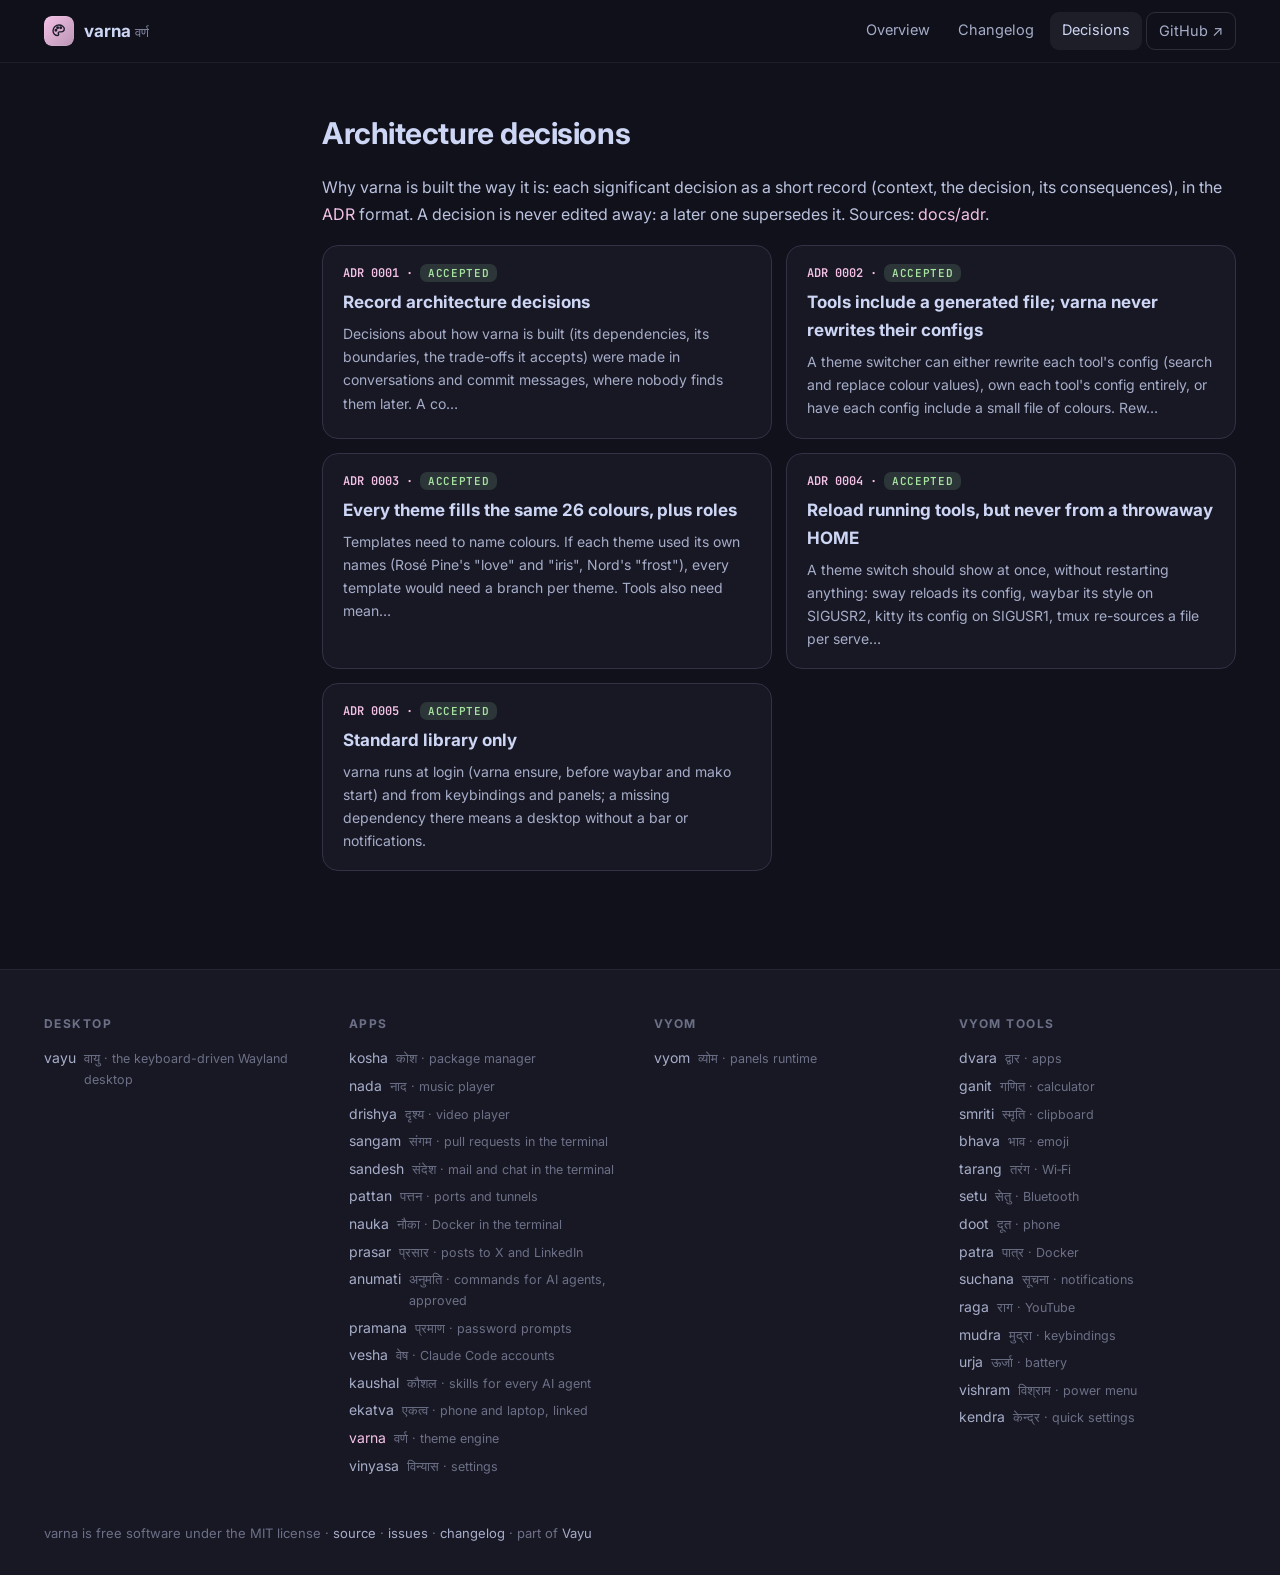
==== docs/adr/index.html @ ae4523e7 "Site: add prasar and kaushal to the family Co-Authored-By: Claude Opus 5.5 <noreply@anthropic.com>" ====
<!doctype html>
<html lang="en">
<head>
<meta charset="utf-8">
<meta name="viewport" content="width=device-width, initial-scale=1">
<title>Decisions · varna</title>
<meta name="description" content="One theme for every tool: sway, waybar, tmux, kitty, Neovim, notifications and more, live.">
<meta property="og:title" content="Decisions · varna">
<meta property="og:description" content="One theme for every tool: sway, waybar, tmux, kitty, Neovim, notifications and more, live.">
<meta name="theme-color" content="#11111b">
<link rel="icon" href="../assets/logo.svg" type="image/svg+xml">
<link rel="preconnect" href="https://fonts.googleapis.com">
<link href="https://fonts.googleapis.com/css2?family=Inter:wght@400;500;600;700;800&family=JetBrains+Mono:wght@400;600&display=swap" rel="stylesheet">
<link rel="stylesheet" href="../assets/site.css">
<style>:root{--accent:#f5c2e7;--glow:#f5c2e733}</style>
</head>
<body>
<header class="top"><div class="in">
<a class="brand" href="../index.html"><img src="../assets/logo.svg" alt=""><span>varna <small>वर्ण</small></span></a>
<nav><a href="../index.html" class="">Overview</a><a href="../changelog.html" class="">Changelog</a><a href="../adr/index.html" class="on hide">Decisions</a><a class="gh" href="https://github.com/Theyashsawarkar/varna">GitHub ↗</a></nav></div></header>

<div class="wrap"><aside class="toc"></aside><article>
<h2>Architecture decisions</h2><p>Why varna is built the way it is: each significant decision as a short record (context, the decision, its consequences), in the <a href="https://cognitect.com/blog/2011/11/15/documenting-architecture-decisions">ADR</a> format. A decision is never edited away: a later one supersedes it. Sources: <a href="https://github.com/Theyashsawarkar/varna/tree/main/docs/adr">docs/adr</a>.</p><div class="cards"><a class="card" href="0001-record-architecture-decisions.html"><div class="n">ADR 0001 · <span class="status accepted">Accepted</span></div><h3>Record architecture decisions</h3><p>Decisions about how varna is built (its dependencies, its boundaries, the trade-offs it accepts) were made in conversations and commit messages, where nobody finds them later. A co…</p></a><a class="card" href="0002-include-dont-rewrite.html"><div class="n">ADR 0002 · <span class="status accepted">Accepted</span></div><h3>Tools include a generated file; varna never rewrites their configs</h3><p>A theme switcher can either rewrite each tool&#x27;s config (search and replace colour values), own each tool&#x27;s config entirely, or have each config include a small file of colours. Rew…</p></a><a class="card" href="0003-one-palette-shape.html"><div class="n">ADR 0003 · <span class="status accepted">Accepted</span></div><h3>Every theme fills the same 26 colours, plus roles</h3><p>Templates need to name colours. If each theme used its own names (Rosé Pine&#x27;s &quot;love&quot; and &quot;iris&quot;, Nord&#x27;s &quot;frost&quot;), every template would need a branch per theme. Tools also need mean…</p></a><a class="card" href="0004-live-reload-never-from-a-test.html"><div class="n">ADR 0004 · <span class="status accepted">Accepted</span></div><h3>Reload running tools, but never from a throwaway HOME</h3><p>A theme switch should show at once, without restarting anything: sway reloads its config, waybar its style on SIGUSR2, kitty its config on SIGUSR1, tmux re-sources a file per serve…</p></a><a class="card" href="0005-stdlib-only.html"><div class="n">ADR 0005 · <span class="status accepted">Accepted</span></div><h3>Standard library only</h3><p>varna runs at login (varna ensure, before waybar and mako start) and from keybindings and panels; a missing dependency there means a desktop without a bar or notifications.</p></a></div>
</article></div>
<footer><div class="in"><div><h4>Desktop</h4><a href="https://theyashsawarkar.github.io/vayu/" class="">vayu <span>वायु · the keyboard-driven Wayland desktop</span></a></div><div><h4>Apps</h4><a href="https://theyashsawarkar.github.io/kosha/" class="">kosha <span>कोश · package manager</span></a><a href="https://theyashsawarkar.github.io/nada/" class="">nada <span>नाद · music player</span></a><a href="https://theyashsawarkar.github.io/drishya/" class="">drishya <span>दृश्य · video player</span></a><a href="https://theyashsawarkar.github.io/sangam/" class="">sangam <span>संगम · pull requests in the terminal</span></a><a href="https://theyashsawarkar.github.io/sandesh/" class="">sandesh <span>संदेश · mail and chat in the terminal</span></a><a href="https://theyashsawarkar.github.io/pattan/" class="">pattan <span>पत्तन · ports and tunnels</span></a><a href="https://theyashsawarkar.github.io/nauka/" class="">nauka <span>नौका · Docker in the terminal</span></a><a href="https://theyashsawarkar.github.io/prasar/" class="">prasar <span>प्रसार · posts to X and LinkedIn</span></a><a href="https://theyashsawarkar.github.io/anumati/" class="">anumati <span>अनुमति · commands for AI agents, approved</span></a><a href="https://theyashsawarkar.github.io/pramana/" class="">pramana <span>प्रमाण · password prompts</span></a><a href="https://theyashsawarkar.github.io/vesha/" class="">vesha <span>वेष · Claude Code accounts</span></a><a href="https://theyashsawarkar.github.io/kaushal/" class="">kaushal <span>कौशल · skills for every AI agent</span></a><a href="https://theyashsawarkar.github.io/ekatva/" class="">ekatva <span>एकत्व · phone and laptop, linked</span></a><a href="https://theyashsawarkar.github.io/varna/" class="me">varna <span>वर्ण · theme engine</span></a><a href="https://theyashsawarkar.github.io/vinyasa/" class="">vinyasa <span>विन्यास · settings</span></a></div><div><h4>Vyom</h4><a href="https://theyashsawarkar.github.io/vyom/" class="">vyom <span>व्योम · panels runtime</span></a></div><div><h4>Vyom tools</h4><a href="https://theyashsawarkar.github.io/dvara/" class="">dvara <span>द्वार · apps</span></a><a href="https://theyashsawarkar.github.io/ganit/" class="">ganit <span>गणित · calculator</span></a><a href="https://theyashsawarkar.github.io/smriti/" class="">smriti <span>स्मृति · clipboard</span></a><a href="https://theyashsawarkar.github.io/bhava/" class="">bhava <span>भाव · emoji</span></a><a href="https://theyashsawarkar.github.io/tarang/" class="">tarang <span>तरंग · Wi‑Fi</span></a><a href="https://theyashsawarkar.github.io/setu/" class="">setu <span>सेतु · Bluetooth</span></a><a href="https://theyashsawarkar.github.io/doot/" class="">doot <span>दूत · phone</span></a><a href="https://theyashsawarkar.github.io/patra/" class="">patra <span>पात्र · Docker</span></a><a href="https://theyashsawarkar.github.io/suchana/" class="">suchana <span>सूचना · notifications</span></a><a href="https://theyashsawarkar.github.io/raga/" class="">raga <span>राग · YouTube</span></a><a href="https://theyashsawarkar.github.io/mudra/" class="">mudra <span>मुद्रा · keybindings</span></a><a href="https://theyashsawarkar.github.io/urja/" class="">urja <span>ऊर्जा · battery</span></a><a href="https://theyashsawarkar.github.io/vishram/" class="">vishram <span>विश्राम · power menu</span></a><a href="https://theyashsawarkar.github.io/kendra/" class="">kendra <span>केन्द्र · quick settings</span></a></div></div>
<div class="bottom">varna is free software under the MIT license · <a href="https://github.com/Theyashsawarkar/varna">source</a> · <a href="https://github.com/Theyashsawarkar/varna/issues">issues</a> · <a href="../changelog.html">changelog</a> · part of <a href="https://theyashsawarkar.github.io/vayu/">Vayu</a></div></footer>
<script>
document.querySelectorAll('pre.code').forEach(p=>{const b=document.createElement('button');b.className='copy';b.textContent='Copy';
b.onclick=()=>{navigator.clipboard.writeText(p.innerText.replace(/^Copy/,'')).then(()=>{b.textContent='Copied';setTimeout(()=>b.textContent='Copy',1200)})};p.appendChild(b)});
const links=[...document.querySelectorAll('.toc a')];if(links.length){const hs=links.map(a=>document.getElementById(a.hash.slice(1))).filter(Boolean);
const on=()=>{let cur=hs[0];for(const h of hs){if(h.getBoundingClientRect().top<120)cur=h}links.forEach(a=>a.classList.toggle('on',cur&&a.hash==='#'+cur.id))};
addEventListener('scroll',on,{passive:true});on()}
</script>
</body>
</html>
---- docs/assets/site.css ----
:root{--crust:#11111b;--mantle:#181825;--base:#1e1e2e;--s0:#313244;--s1:#45475a;--ov0:#6c7086;--ov1:#7f849c;
--sub0:#a6adc8;--sub1:#bac2de;--text:#cdd6f4;--mauve:#cba6f7;--green:#a6e3a1;--peach:#fab387;--red:#f38ba8;--blue:#89b4fa;
--ui:"Inter","Segoe UI",system-ui,sans-serif;--mono:"JetBrains Mono","JetBrainsMono Nerd Font",ui-monospace,monospace}
*{box-sizing:border-box}html{scroll-behavior:smooth;scroll-padding-top:76px}
body{margin:0;background:var(--crust);color:var(--text);font:16px/1.65 var(--ui);-webkit-font-smoothing:antialiased}
a{color:var(--accent);text-decoration:none}a:hover{text-decoration:underline}
code{font:.86em var(--mono);background:rgba(255,255,255,.06);border:1px solid rgba(255,255,255,.07);padding:.12em .4em;border-radius:6px;color:var(--sub1)}
img{max-width:100%;height:auto}
/* nav */
.top{position:sticky;top:0;z-index:20;backdrop-filter:blur(18px) saturate(1.4);-webkit-backdrop-filter:blur(18px) saturate(1.4);
background:rgba(17,17,27,.72);border-bottom:1px solid rgba(255,255,255,.06)}
.top .in{max-width:1240px;margin:0 auto;padding:12px 24px;display:flex;align-items:center;gap:22px}
.brand{display:flex;align-items:center;gap:10px;font-weight:700;font-size:17px;color:var(--text)}
.brand img{width:30px;height:30px;border-radius:8px}.brand small{font-weight:500;color:var(--ov1);font-size:13px}
.top nav{display:flex;gap:4px;margin-left:auto;flex-wrap:wrap}
.top nav a{color:var(--sub0);padding:6px 12px;border-radius:9px;font-size:14.5px}
.top nav a:hover,.top nav a.on{background:rgba(255,255,255,.06);color:var(--text);text-decoration:none}
.top nav a.gh{border:1px solid rgba(255,255,255,.12)}
/* hero */
.hero{position:relative;overflow:hidden;border-bottom:1px solid rgba(255,255,255,.05)}
.hero:before{content:"";position:absolute;inset:-40% -10% auto;height:640px;
background:radial-gradient(600px 300px at 20% 30%,var(--glow),transparent 70%),radial-gradient(500px 300px at 85% 10%,rgba(137,180,250,.18),transparent 70%);pointer-events:none}
.hero .in{position:relative;max-width:1240px;margin:0 auto;padding:72px 24px 56px;display:grid;grid-template-columns:minmax(0,1fr) auto;gap:40px;align-items:center}
.eyebrow{font:600 13px var(--mono);letter-spacing:.14em;text-transform:uppercase;color:var(--accent)}
.hero h1{font-size:clamp(40px,6vw,64px);line-height:1.04;margin:12px 0 6px;letter-spacing:-.03em}
.hero .sa{font-size:22px;color:var(--accent);margin-bottom:18px}.hero .sa span{color:var(--ov1)}
.hero p.lead{font-size:19px;color:var(--sub0);max-width:720px;margin:0 0 26px}
.cta{display:flex;gap:10px;flex-wrap:wrap}
.btn{display:inline-flex;align-items:center;gap:8px;padding:11px 18px;border-radius:12px;font-weight:600;font-size:15px;border:1px solid rgba(255,255,255,.12);color:var(--text);background:rgba(255,255,255,.04)}
.btn:hover{text-decoration:none;background:rgba(255,255,255,.08)}
.btn.primary{background:var(--accent);color:var(--crust);border-color:transparent}.btn.primary:hover{filter:brightness(1.06)}
.hero .logo{width:180px;height:180px;filter:drop-shadow(0 24px 48px var(--glow))}
.meta{display:flex;gap:18px;flex-wrap:wrap;margin-top:22px;color:var(--ov1);font-size:14px}.meta b{color:var(--sub1);font-weight:600}
/* layout */
.wrap{max-width:1240px;margin:0 auto;padding:40px 24px 80px;display:grid;grid-template-columns:230px minmax(0,1fr);gap:48px}
.toc{position:sticky;top:84px;align-self:start;max-height:calc(100vh - 100px);overflow:auto;font-size:14px;padding-right:6px}
.toc b{display:block;font-size:11.5px;letter-spacing:.12em;text-transform:uppercase;color:var(--ov0);margin:0 0 10px}
.toc a{display:block;color:var(--sub0);padding:4px 10px;border-left:2px solid var(--s0)}
.toc a.l3{padding-left:22px;font-size:13px;color:var(--ov1)}
.toc a:hover,.toc a.on{color:var(--text);border-left-color:var(--accent);text-decoration:none}
article{min-width:0}
article h2{font-size:30px;letter-spacing:-.015em;margin:56px 0 14px;padding-top:6px}
article h2:first-child{margin-top:0}
article h3{font-size:20px;margin:34px 0 10px}article h4{font-size:16px;margin:24px 0 8px;color:var(--sub1)}
article p,article li{color:var(--sub1)}
article .anchor{opacity:0;margin-left:-22px;width:22px;display:inline-block;color:var(--ov0)}
article h2:hover .anchor,article h3:hover .anchor{opacity:1;text-decoration:none}
article ul,article ol{padding-left:22px}article li{margin:5px 0}
article img{border-radius:14px;border:1px solid rgba(255,255,255,.07)}
article p[align=center]{text-align:center}article p[align=center] img{margin:6px 0}
article blockquote{margin:22px 0;padding:14px 20px;border-left:3px solid var(--accent);background:rgba(255,255,255,.03);border-radius:0 12px 12px 0}
article blockquote p{margin:0;color:var(--sub0);font-style:italic}
pre.code{position:relative;background:var(--mantle);border:1px solid var(--s0);border-radius:14px;padding:16px 18px;overflow:auto;font:13.5px/1.6 var(--mono);color:var(--sub1)}
pre.code code{background:none;border:0;padding:0;font-size:inherit;color:inherit}
pre.code .copy{position:absolute;top:8px;right:8px;font:600 11px var(--ui);padding:4px 9px;border-radius:7px;border:1px solid var(--s1);background:var(--base);color:var(--sub0);cursor:pointer;opacity:0;transition:.15s}
pre.code:hover .copy{opacity:1}
.table{overflow:auto;margin:16px 0;border:1px solid var(--s0);border-radius:14px}
table{border-collapse:collapse;width:100%;font-size:14.5px}
th{text-align:left;background:var(--mantle);color:var(--sub1);font-weight:600;padding:10px 14px;border-bottom:1px solid var(--s0)}
td{padding:9px 14px;border-bottom:1px solid rgba(49,50,68,.6);color:var(--sub1);vertical-align:top}tr:last-child td{border-bottom:0}
td code{white-space:nowrap}
/* changelog */
.release{position:relative;padding:0 0 8px 28px;border-left:2px solid var(--s0);margin-left:6px}
.release:before{content:"";position:absolute;left:-7px;top:10px;width:12px;height:12px;border-radius:50%;background:var(--accent);box-shadow:0 0 0 4px var(--crust)}
.release h2{margin-top:0;font-size:24px}.release h2 .date{font:500 14px var(--mono);color:var(--ov1);margin-left:10px}
.release .tag{font:600 12px var(--mono);padding:2px 8px;border-radius:7px;background:rgba(255,255,255,.06);color:var(--accent);margin-left:8px;vertical-align:3px}
/* adr */
.cards{display:grid;grid-template-columns:repeat(auto-fill,minmax(300px,1fr));gap:14px;margin:18px 0}
.card{display:block;background:var(--mantle);border:1px solid var(--s0);border-radius:16px;padding:18px 20px;color:var(--text)}
.card:hover{border-color:var(--accent);text-decoration:none;transform:translateY(-1px)}
.card .n{font:600 12px var(--mono);color:var(--accent)}.card h3{margin:6px 0 6px;font-size:17px}.card p{margin:0;color:var(--sub0);font-size:14px}
.status{display:inline-block;font:600 11px var(--mono);padding:2px 8px;border-radius:7px;background:rgba(166,227,161,.14);color:var(--green);text-transform:uppercase;letter-spacing:.06em}
.status.superseded,.status.deprecated{background:rgba(250,179,135,.14);color:var(--peach)}.status.proposed{background:rgba(137,180,250,.14);color:var(--blue)}
/* footer */
footer{border-top:1px solid rgba(255,255,255,.06);background:var(--mantle)}
footer .in{max-width:1240px;margin:0 auto;padding:44px 24px;display:grid;grid-template-columns:repeat(auto-fit,minmax(200px,1fr));gap:28px}
footer h4{margin:0 0 10px;font-size:12px;letter-spacing:.12em;text-transform:uppercase;color:var(--ov0)}
footer a{display:flex;gap:8px;align-items:baseline;color:var(--sub0);font-size:14px;padding:2px 0}footer a span{color:var(--ov0);font-size:12.5px}
footer a.me{color:var(--accent)}
footer .bottom{max-width:1240px;margin:0 auto;padding:0 24px 30px;color:var(--ov0);font-size:13px}
footer .bottom a{display:inline;padding:0;font-size:13px}
@media(max-width:900px){.wrap{grid-template-columns:1fr}.toc{display:none}.hero .in{grid-template-columns:1fr}.hero .logo{width:110px;height:110px;order:-1}
.top nav a:not(.gh){padding:6px 8px}}
@media(max-width:560px){.top nav a.hide{display:none}.hero .in{padding:44px 16px 36px}.wrap{padding:28px 16px 60px}}
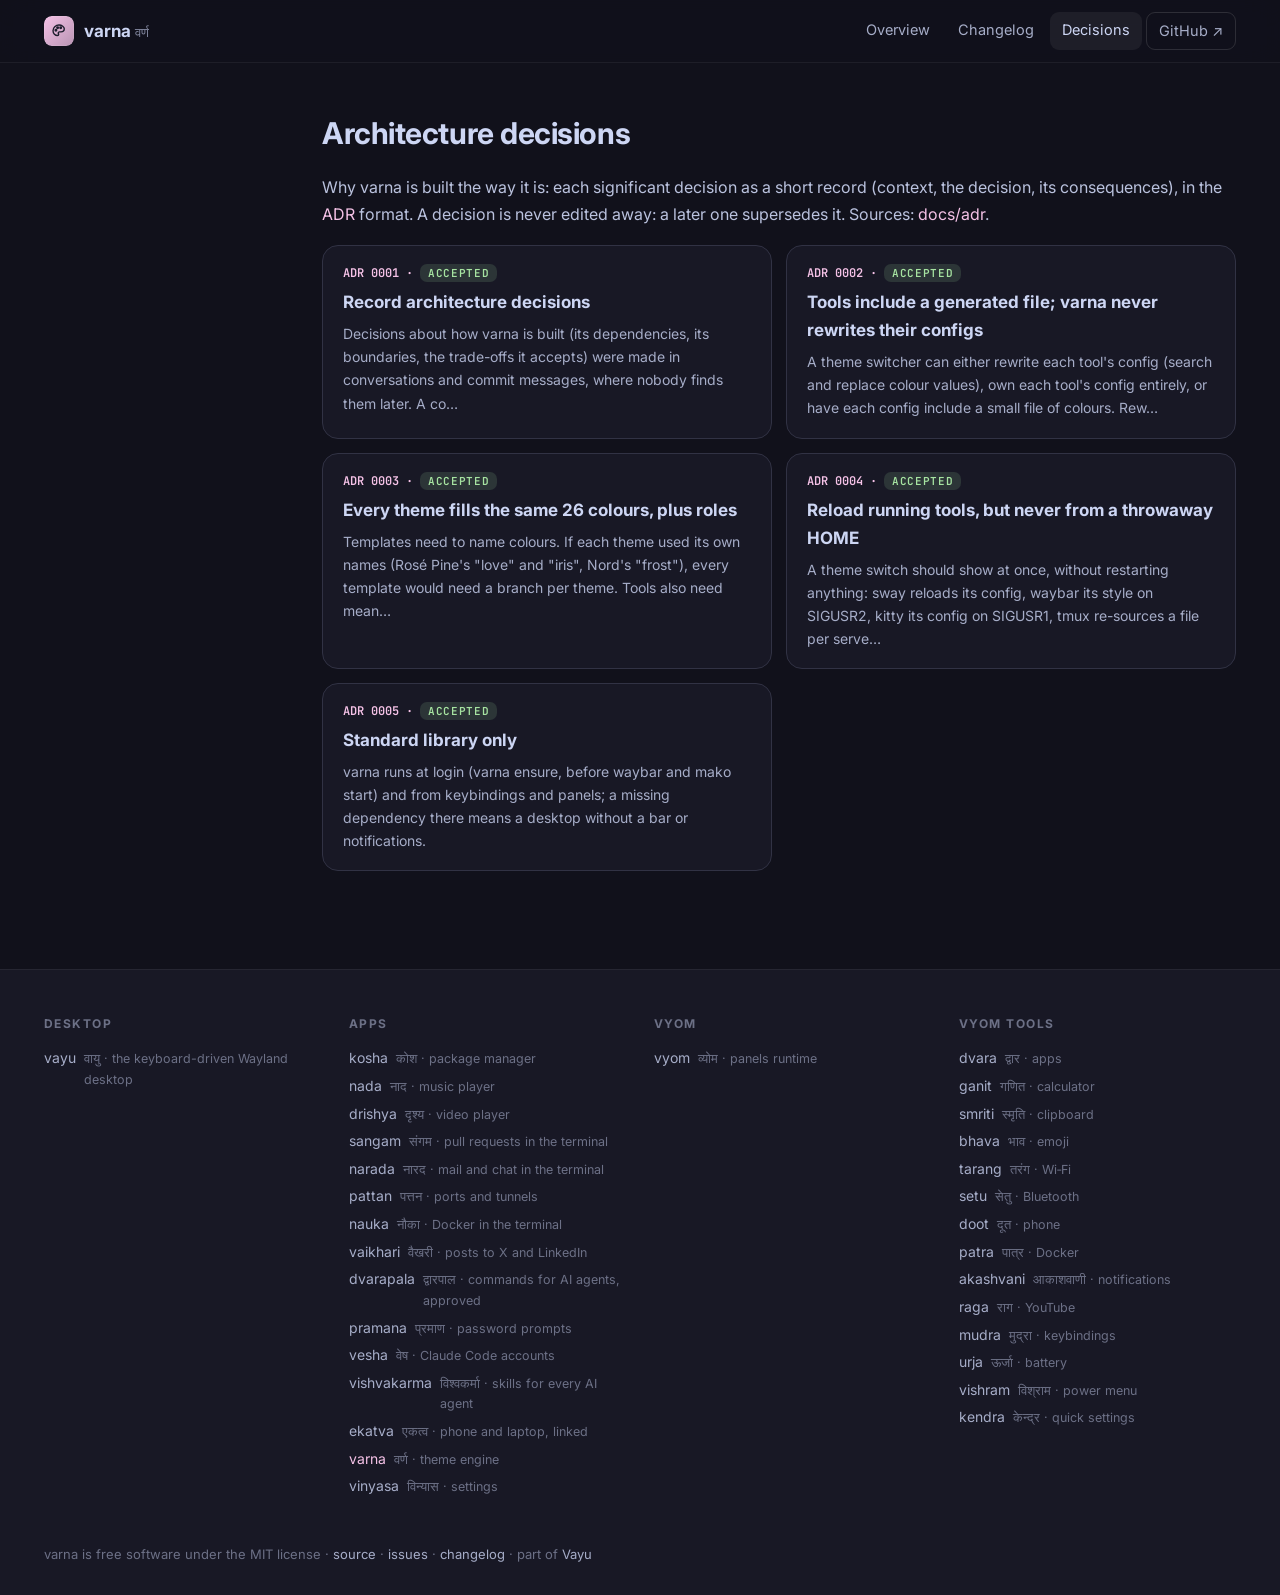
==== commit 308ac91b: "New names for five tools: akashvani, vishvakarma, dvarapala, narada, vaikhari suchana is akashvani, " ====
--- a/docs/adr/index.html
+++ b/docs/adr/index.html
@@ -22,7 +22,7 @@
 <div class="wrap"><aside class="toc"></aside><article>
 <h2>Architecture decisions</h2><p>Why varna is built the way it is: each significant decision as a short record (context, the decision, its consequences), in the <a href="https://cognitect.com/blog/2011/11/15/documenting-architecture-decisions">ADR</a> format. A decision is never edited away: a later one supersedes it. Sources: <a href="https://github.com/Theyashsawarkar/varna/tree/main/docs/adr">docs/adr</a>.</p><div class="cards"><a class="card" href="0001-record-architecture-decisions.html"><div class="n">ADR 0001 · <span class="status accepted">Accepted</span></div><h3>Record architecture decisions</h3><p>Decisions about how varna is built (its dependencies, its boundaries, the trade-offs it accepts) were made in conversations and commit messages, where nobody finds them later. A co…</p></a><a class="card" href="0002-include-dont-rewrite.html"><div class="n">ADR 0002 · <span class="status accepted">Accepted</span></div><h3>Tools include a generated file; varna never rewrites their configs</h3><p>A theme switcher can either rewrite each tool&#x27;s config (search and replace colour values), own each tool&#x27;s config entirely, or have each config include a small file of colours. Rew…</p></a><a class="card" href="0003-one-palette-shape.html"><div class="n">ADR 0003 · <span class="status accepted">Accepted</span></div><h3>Every theme fills the same 26 colours, plus roles</h3><p>Templates need to name colours. If each theme used its own names (Rosé Pine&#x27;s &quot;love&quot; and &quot;iris&quot;, Nord&#x27;s &quot;frost&quot;), every template would need a branch per theme. Tools also need mean…</p></a><a class="card" href="0004-live-reload-never-from-a-test.html"><div class="n">ADR 0004 · <span class="status accepted">Accepted</span></div><h3>Reload running tools, but never from a throwaway HOME</h3><p>A theme switch should show at once, without restarting anything: sway reloads its config, waybar its style on SIGUSR2, kitty its config on SIGUSR1, tmux re-sources a file per serve…</p></a><a class="card" href="0005-stdlib-only.html"><div class="n">ADR 0005 · <span class="status accepted">Accepted</span></div><h3>Standard library only</h3><p>varna runs at login (varna ensure, before waybar and mako start) and from keybindings and panels; a missing dependency there means a desktop without a bar or notifications.</p></a></div>
 </article></div>
-<footer><div class="in"><div><h4>Desktop</h4><a href="https://theyashsawarkar.github.io/vayu/" class="">vayu <span>वायु · the keyboard-driven Wayland desktop</span></a></div><div><h4>Apps</h4><a href="https://theyashsawarkar.github.io/kosha/" class="">kosha <span>कोश · package manager</span></a><a href="https://theyashsawarkar.github.io/nada/" class="">nada <span>नाद · music player</span></a><a href="https://theyashsawarkar.github.io/drishya/" class="">drishya <span>दृश्य · video player</span></a><a href="https://theyashsawarkar.github.io/sangam/" class="">sangam <span>संगम · pull requests in the terminal</span></a><a href="https://theyashsawarkar.github.io/sandesh/" class="">sandesh <span>संदेश · mail and chat in the terminal</span></a><a href="https://theyashsawarkar.github.io/pattan/" class="">pattan <span>पत्तन · ports and tunnels</span></a><a href="https://theyashsawarkar.github.io/nauka/" class="">nauka <span>नौका · Docker in the terminal</span></a><a href="https://theyashsawarkar.github.io/prasar/" class="">prasar <span>प्रसार · posts to X and LinkedIn</span></a><a href="https://theyashsawarkar.github.io/anumati/" class="">anumati <span>अनुमति · commands for AI agents, approved</span></a><a href="https://theyashsawarkar.github.io/pramana/" class="">pramana <span>प्रमाण · password prompts</span></a><a href="https://theyashsawarkar.github.io/vesha/" class="">vesha <span>वेष · Claude Code accounts</span></a><a href="https://theyashsawarkar.github.io/kaushal/" class="">kaushal <span>कौशल · skills for every AI agent</span></a><a href="https://theyashsawarkar.github.io/ekatva/" class="">ekatva <span>एकत्व · phone and laptop, linked</span></a><a href="https://theyashsawarkar.github.io/varna/" class="me">varna <span>वर्ण · theme engine</span></a><a href="https://theyashsawarkar.github.io/vinyasa/" class="">vinyasa <span>विन्यास · settings</span></a></div><div><h4>Vyom</h4><a href="https://theyashsawarkar.github.io/vyom/" class="">vyom <span>व्योम · panels runtime</span></a></div><div><h4>Vyom tools</h4><a href="https://theyashsawarkar.github.io/dvara/" class="">dvara <span>द्वार · apps</span></a><a href="https://theyashsawarkar.github.io/ganit/" class="">ganit <span>गणित · calculator</span></a><a href="https://theyashsawarkar.github.io/smriti/" class="">smriti <span>स्मृति · clipboard</span></a><a href="https://theyashsawarkar.github.io/bhava/" class="">bhava <span>भाव · emoji</span></a><a href="https://theyashsawarkar.github.io/tarang/" class="">tarang <span>तरंग · Wi‑Fi</span></a><a href="https://theyashsawarkar.github.io/setu/" class="">setu <span>सेतु · Bluetooth</span></a><a href="https://theyashsawarkar.github.io/doot/" class="">doot <span>दूत · phone</span></a><a href="https://theyashsawarkar.github.io/patra/" class="">patra <span>पात्र · Docker</span></a><a href="https://theyashsawarkar.github.io/suchana/" class="">suchana <span>सूचना · notifications</span></a><a href="https://theyashsawarkar.github.io/raga/" class="">raga <span>राग · YouTube</span></a><a href="https://theyashsawarkar.github.io/mudra/" class="">mudra <span>मुद्रा · keybindings</span></a><a href="https://theyashsawarkar.github.io/urja/" class="">urja <span>ऊर्जा · battery</span></a><a href="https://theyashsawarkar.github.io/vishram/" class="">vishram <span>विश्राम · power menu</span></a><a href="https://theyashsawarkar.github.io/kendra/" class="">kendra <span>केन्द्र · quick settings</span></a></div></div>
+<footer><div class="in"><div><h4>Desktop</h4><a href="https://theyashsawarkar.github.io/vayu/" class="">vayu <span>वायु · the keyboard-driven Wayland desktop</span></a></div><div><h4>Apps</h4><a href="https://theyashsawarkar.github.io/kosha/" class="">kosha <span>कोश · package manager</span></a><a href="https://theyashsawarkar.github.io/nada/" class="">nada <span>नाद · music player</span></a><a href="https://theyashsawarkar.github.io/drishya/" class="">drishya <span>दृश्य · video player</span></a><a href="https://theyashsawarkar.github.io/sangam/" class="">sangam <span>संगम · pull requests in the terminal</span></a><a href="https://theyashsawarkar.github.io/narada/" class="">narada <span>नारद · mail and chat in the terminal</span></a><a href="https://theyashsawarkar.github.io/pattan/" class="">pattan <span>पत्तन · ports and tunnels</span></a><a href="https://theyashsawarkar.github.io/nauka/" class="">nauka <span>नौका · Docker in the terminal</span></a><a href="https://theyashsawarkar.github.io/vaikhari/" class="">vaikhari <span>वैखरी · posts to X and LinkedIn</span></a><a href="https://theyashsawarkar.github.io/dvarapala/" class="">dvarapala <span>द्वारपाल · commands for AI agents, approved</span></a><a href="https://theyashsawarkar.github.io/pramana/" class="">pramana <span>प्रमाण · password prompts</span></a><a href="https://theyashsawarkar.github.io/vesha/" class="">vesha <span>वेष · Claude Code accounts</span></a><a href="https://theyashsawarkar.github.io/vishvakarma/" class="">vishvakarma <span>विश्वकर्मा · skills for every AI agent</span></a><a href="https://theyashsawarkar.github.io/ekatva/" class="">ekatva <span>एकत्व · phone and laptop, linked</span></a><a href="https://theyashsawarkar.github.io/varna/" class="me">varna <span>वर्ण · theme engine</span></a><a href="https://theyashsawarkar.github.io/vinyasa/" class="">vinyasa <span>विन्यास · settings</span></a></div><div><h4>Vyom</h4><a href="https://theyashsawarkar.github.io/vyom/" class="">vyom <span>व्योम · panels runtime</span></a></div><div><h4>Vyom tools</h4><a href="https://theyashsawarkar.github.io/dvara/" class="">dvara <span>द्वार · apps</span></a><a href="https://theyashsawarkar.github.io/ganit/" class="">ganit <span>गणित · calculator</span></a><a href="https://theyashsawarkar.github.io/smriti/" class="">smriti <span>स्मृति · clipboard</span></a><a href="https://theyashsawarkar.github.io/bhava/" class="">bhava <span>भाव · emoji</span></a><a href="https://theyashsawarkar.github.io/tarang/" class="">tarang <span>तरंग · Wi‑Fi</span></a><a href="https://theyashsawarkar.github.io/setu/" class="">setu <span>सेतु · Bluetooth</span></a><a href="https://theyashsawarkar.github.io/doot/" class="">doot <span>दूत · phone</span></a><a href="https://theyashsawarkar.github.io/patra/" class="">patra <span>पात्र · Docker</span></a><a href="https://theyashsawarkar.github.io/akashvani/" class="">akashvani <span>आकाशवाणी · notifications</span></a><a href="https://theyashsawarkar.github.io/raga/" class="">raga <span>राग · YouTube</span></a><a href="https://theyashsawarkar.github.io/mudra/" class="">mudra <span>मुद्रा · keybindings</span></a><a href="https://theyashsawarkar.github.io/urja/" class="">urja <span>ऊर्जा · battery</span></a><a href="https://theyashsawarkar.github.io/vishram/" class="">vishram <span>विश्राम · power menu</span></a><a href="https://theyashsawarkar.github.io/kendra/" class="">kendra <span>केन्द्र · quick settings</span></a></div></div>
 <div class="bottom">varna is free software under the MIT license · <a href="https://github.com/Theyashsawarkar/varna">source</a> · <a href="https://github.com/Theyashsawarkar/varna/issues">issues</a> · <a href="../changelog.html">changelog</a> · part of <a href="https://theyashsawarkar.github.io/vayu/">Vayu</a></div></footer>
 <script>
 document.querySelectorAll('pre.code').forEach(p=>{const b=document.createElement('button');b.className='copy';b.textContent='Copy';
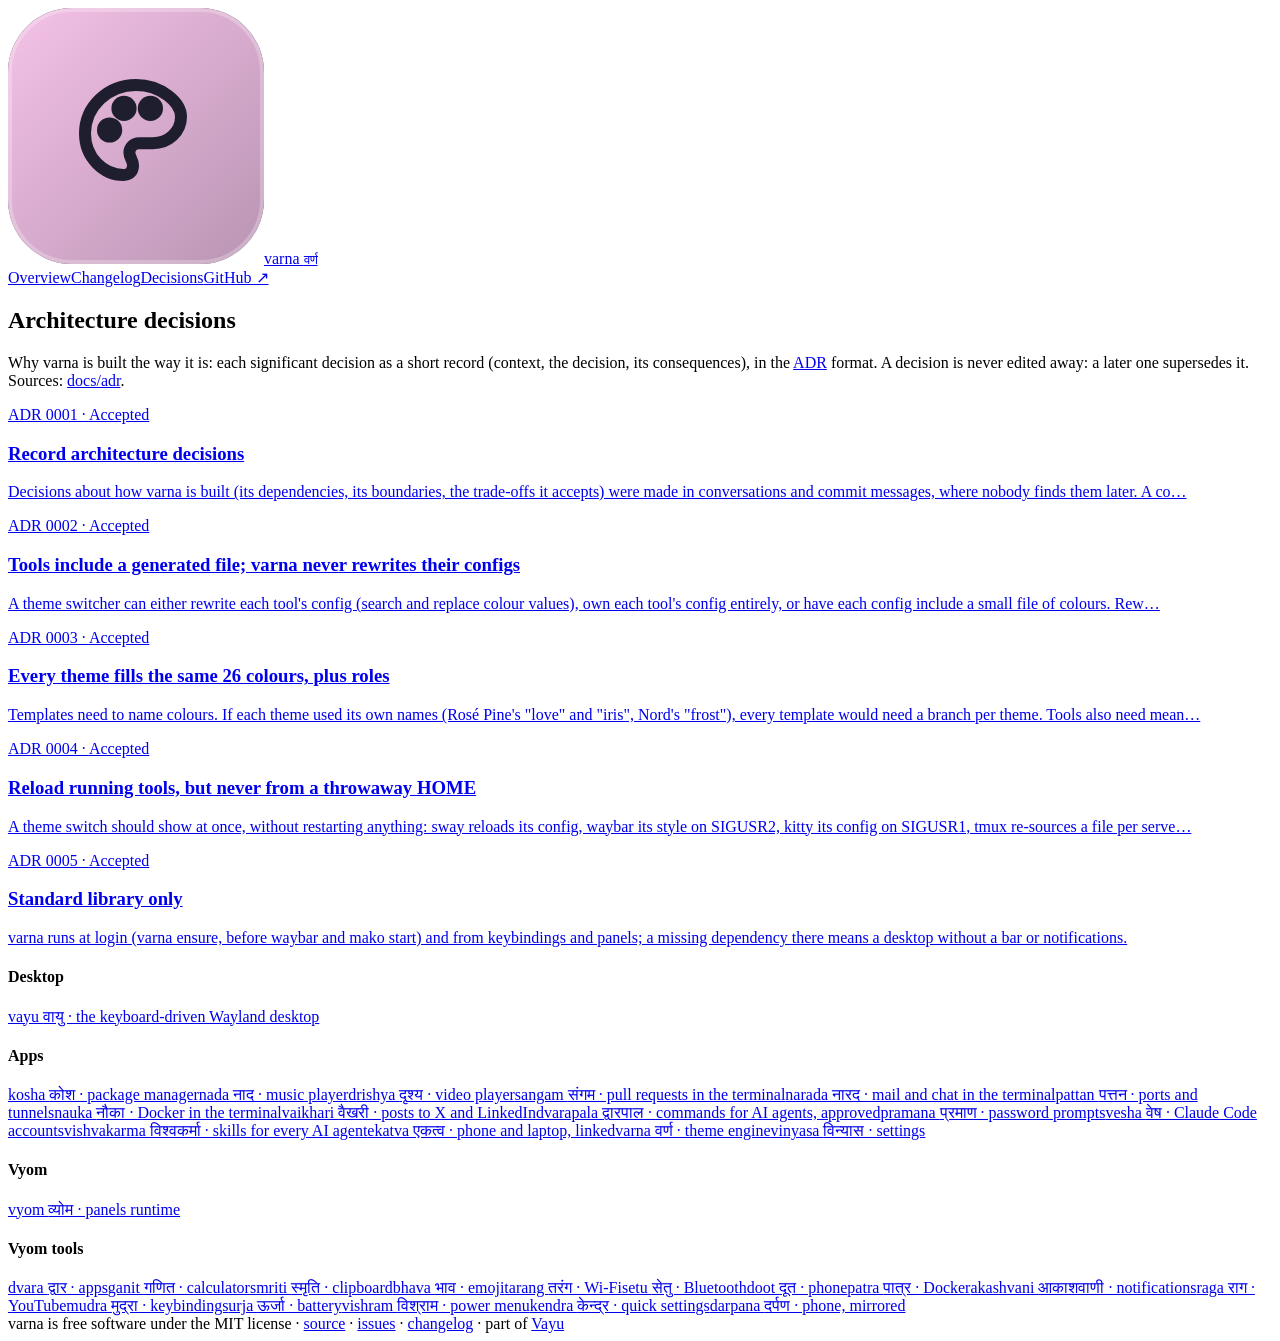
==== commit cf595356: "Website: Darpaṇa joins the family list Co-Authored-By: Claude Opus 5.5 <noreply@anthropic.com>" ====
--- a/docs/adr/index.html
+++ b/docs/adr/index.html
@@ -22,7 +22,7 @@
 <div class="wrap"><aside class="toc"></aside><article>
 <h2>Architecture decisions</h2><p>Why varna is built the way it is: each significant decision as a short record (context, the decision, its consequences), in the <a href="https://cognitect.com/blog/2011/11/15/documenting-architecture-decisions">ADR</a> format. A decision is never edited away: a later one supersedes it. Sources: <a href="https://github.com/Theyashsawarkar/varna/tree/main/docs/adr">docs/adr</a>.</p><div class="cards"><a class="card" href="0001-record-architecture-decisions.html"><div class="n">ADR 0001 · <span class="status accepted">Accepted</span></div><h3>Record architecture decisions</h3><p>Decisions about how varna is built (its dependencies, its boundaries, the trade-offs it accepts) were made in conversations and commit messages, where nobody finds them later. A co…</p></a><a class="card" href="0002-include-dont-rewrite.html"><div class="n">ADR 0002 · <span class="status accepted">Accepted</span></div><h3>Tools include a generated file; varna never rewrites their configs</h3><p>A theme switcher can either rewrite each tool&#x27;s config (search and replace colour values), own each tool&#x27;s config entirely, or have each config include a small file of colours. Rew…</p></a><a class="card" href="0003-one-palette-shape.html"><div class="n">ADR 0003 · <span class="status accepted">Accepted</span></div><h3>Every theme fills the same 26 colours, plus roles</h3><p>Templates need to name colours. If each theme used its own names (Rosé Pine&#x27;s &quot;love&quot; and &quot;iris&quot;, Nord&#x27;s &quot;frost&quot;), every template would need a branch per theme. Tools also need mean…</p></a><a class="card" href="0004-live-reload-never-from-a-test.html"><div class="n">ADR 0004 · <span class="status accepted">Accepted</span></div><h3>Reload running tools, but never from a throwaway HOME</h3><p>A theme switch should show at once, without restarting anything: sway reloads its config, waybar its style on SIGUSR2, kitty its config on SIGUSR1, tmux re-sources a file per serve…</p></a><a class="card" href="0005-stdlib-only.html"><div class="n">ADR 0005 · <span class="status accepted">Accepted</span></div><h3>Standard library only</h3><p>varna runs at login (varna ensure, before waybar and mako start) and from keybindings and panels; a missing dependency there means a desktop without a bar or notifications.</p></a></div>
 </article></div>
-<footer><div class="in"><div><h4>Desktop</h4><a href="https://theyashsawarkar.github.io/vayu/" class="">vayu <span>वायु · the keyboard-driven Wayland desktop</span></a></div><div><h4>Apps</h4><a href="https://theyashsawarkar.github.io/kosha/" class="">kosha <span>कोश · package manager</span></a><a href="https://theyashsawarkar.github.io/nada/" class="">nada <span>नाद · music player</span></a><a href="https://theyashsawarkar.github.io/drishya/" class="">drishya <span>दृश्य · video player</span></a><a href="https://theyashsawarkar.github.io/sangam/" class="">sangam <span>संगम · pull requests in the terminal</span></a><a href="https://theyashsawarkar.github.io/narada/" class="">narada <span>नारद · mail and chat in the terminal</span></a><a href="https://theyashsawarkar.github.io/pattan/" class="">pattan <span>पत्तन · ports and tunnels</span></a><a href="https://theyashsawarkar.github.io/nauka/" class="">nauka <span>नौका · Docker in the terminal</span></a><a href="https://theyashsawarkar.github.io/vaikhari/" class="">vaikhari <span>वैखरी · posts to X and LinkedIn</span></a><a href="https://theyashsawarkar.github.io/dvarapala/" class="">dvarapala <span>द्वारपाल · commands for AI agents, approved</span></a><a href="https://theyashsawarkar.github.io/pramana/" class="">pramana <span>प्रमाण · password prompts</span></a><a href="https://theyashsawarkar.github.io/vesha/" class="">vesha <span>वेष · Claude Code accounts</span></a><a href="https://theyashsawarkar.github.io/vishvakarma/" class="">vishvakarma <span>विश्वकर्मा · skills for every AI agent</span></a><a href="https://theyashsawarkar.github.io/ekatva/" class="">ekatva <span>एकत्व · phone and laptop, linked</span></a><a href="https://theyashsawarkar.github.io/varna/" class="me">varna <span>वर्ण · theme engine</span></a><a href="https://theyashsawarkar.github.io/vinyasa/" class="">vinyasa <span>विन्यास · settings</span></a></div><div><h4>Vyom</h4><a href="https://theyashsawarkar.github.io/vyom/" class="">vyom <span>व्योम · panels runtime</span></a></div><div><h4>Vyom tools</h4><a href="https://theyashsawarkar.github.io/dvara/" class="">dvara <span>द्वार · apps</span></a><a href="https://theyashsawarkar.github.io/ganit/" class="">ganit <span>गणित · calculator</span></a><a href="https://theyashsawarkar.github.io/smriti/" class="">smriti <span>स्मृति · clipboard</span></a><a href="https://theyashsawarkar.github.io/bhava/" class="">bhava <span>भाव · emoji</span></a><a href="https://theyashsawarkar.github.io/tarang/" class="">tarang <span>तरंग · Wi‑Fi</span></a><a href="https://theyashsawarkar.github.io/setu/" class="">setu <span>सेतु · Bluetooth</span></a><a href="https://theyashsawarkar.github.io/doot/" class="">doot <span>दूत · phone</span></a><a href="https://theyashsawarkar.github.io/patra/" class="">patra <span>पात्र · Docker</span></a><a href="https://theyashsawarkar.github.io/akashvani/" class="">akashvani <span>आकाशवाणी · notifications</span></a><a href="https://theyashsawarkar.github.io/raga/" class="">raga <span>राग · YouTube</span></a><a href="https://theyashsawarkar.github.io/mudra/" class="">mudra <span>मुद्रा · keybindings</span></a><a href="https://theyashsawarkar.github.io/urja/" class="">urja <span>ऊर्जा · battery</span></a><a href="https://theyashsawarkar.github.io/vishram/" class="">vishram <span>विश्राम · power menu</span></a><a href="https://theyashsawarkar.github.io/kendra/" class="">kendra <span>केन्द्र · quick settings</span></a></div></div>
+<footer><div class="in"><div><h4>Desktop</h4><a href="https://theyashsawarkar.github.io/vayu/" class="">vayu <span>वायु · the keyboard-driven Wayland desktop</span></a></div><div><h4>Apps</h4><a href="https://theyashsawarkar.github.io/kosha/" class="">kosha <span>कोश · package manager</span></a><a href="https://theyashsawarkar.github.io/nada/" class="">nada <span>नाद · music player</span></a><a href="https://theyashsawarkar.github.io/drishya/" class="">drishya <span>दृश्य · video player</span></a><a href="https://theyashsawarkar.github.io/sangam/" class="">sangam <span>संगम · pull requests in the terminal</span></a><a href="https://theyashsawarkar.github.io/narada/" class="">narada <span>नारद · mail and chat in the terminal</span></a><a href="https://theyashsawarkar.github.io/pattan/" class="">pattan <span>पत्तन · ports and tunnels</span></a><a href="https://theyashsawarkar.github.io/nauka/" class="">nauka <span>नौका · Docker in the terminal</span></a><a href="https://theyashsawarkar.github.io/vaikhari/" class="">vaikhari <span>वैखरी · posts to X and LinkedIn</span></a><a href="https://theyashsawarkar.github.io/dvarapala/" class="">dvarapala <span>द्वारपाल · commands for AI agents, approved</span></a><a href="https://theyashsawarkar.github.io/pramana/" class="">pramana <span>प्रमाण · password prompts</span></a><a href="https://theyashsawarkar.github.io/vesha/" class="">vesha <span>वेष · Claude Code accounts</span></a><a href="https://theyashsawarkar.github.io/vishvakarma/" class="">vishvakarma <span>विश्वकर्मा · skills for every AI agent</span></a><a href="https://theyashsawarkar.github.io/ekatva/" class="">ekatva <span>एकत्व · phone and laptop, linked</span></a><a href="https://theyashsawarkar.github.io/varna/" class="me">varna <span>वर्ण · theme engine</span></a><a href="https://theyashsawarkar.github.io/vinyasa/" class="">vinyasa <span>विन्यास · settings</span></a></div><div><h4>Vyom</h4><a href="https://theyashsawarkar.github.io/vyom/" class="">vyom <span>व्योम · panels runtime</span></a></div><div><h4>Vyom tools</h4><a href="https://theyashsawarkar.github.io/dvara/" class="">dvara <span>द्वार · apps</span></a><a href="https://theyashsawarkar.github.io/ganit/" class="">ganit <span>गणित · calculator</span></a><a href="https://theyashsawarkar.github.io/smriti/" class="">smriti <span>स्मृति · clipboard</span></a><a href="https://theyashsawarkar.github.io/bhava/" class="">bhava <span>भाव · emoji</span></a><a href="https://theyashsawarkar.github.io/tarang/" class="">tarang <span>तरंग · Wi‑Fi</span></a><a href="https://theyashsawarkar.github.io/setu/" class="">setu <span>सेतु · Bluetooth</span></a><a href="https://theyashsawarkar.github.io/doot/" class="">doot <span>दूत · phone</span></a><a href="https://theyashsawarkar.github.io/patra/" class="">patra <span>पात्र · Docker</span></a><a href="https://theyashsawarkar.github.io/akashvani/" class="">akashvani <span>आकाशवाणी · notifications</span></a><a href="https://theyashsawarkar.github.io/raga/" class="">raga <span>राग · YouTube</span></a><a href="https://theyashsawarkar.github.io/mudra/" class="">mudra <span>मुद्रा · keybindings</span></a><a href="https://theyashsawarkar.github.io/urja/" class="">urja <span>ऊर्जा · battery</span></a><a href="https://theyashsawarkar.github.io/vishram/" class="">vishram <span>विश्राम · power menu</span></a><a href="https://theyashsawarkar.github.io/kendra/" class="">kendra <span>केन्द्र · quick settings</span></a><a href="https://theyashsawarkar.github.io/darpana/" class="">darpana <span>दर्पण · phone, mirrored</span></a></div></div>
 <div class="bottom">varna is free software under the MIT license · <a href="https://github.com/Theyashsawarkar/varna">source</a> · <a href="https://github.com/Theyashsawarkar/varna/issues">issues</a> · <a href="../changelog.html">changelog</a> · part of <a href="https://theyashsawarkar.github.io/vayu/">Vayu</a></div></footer>
 <script>
 document.querySelectorAll('pre.code').forEach(p=>{const b=document.createElement('button');b.className='copy';b.textContent='Copy';
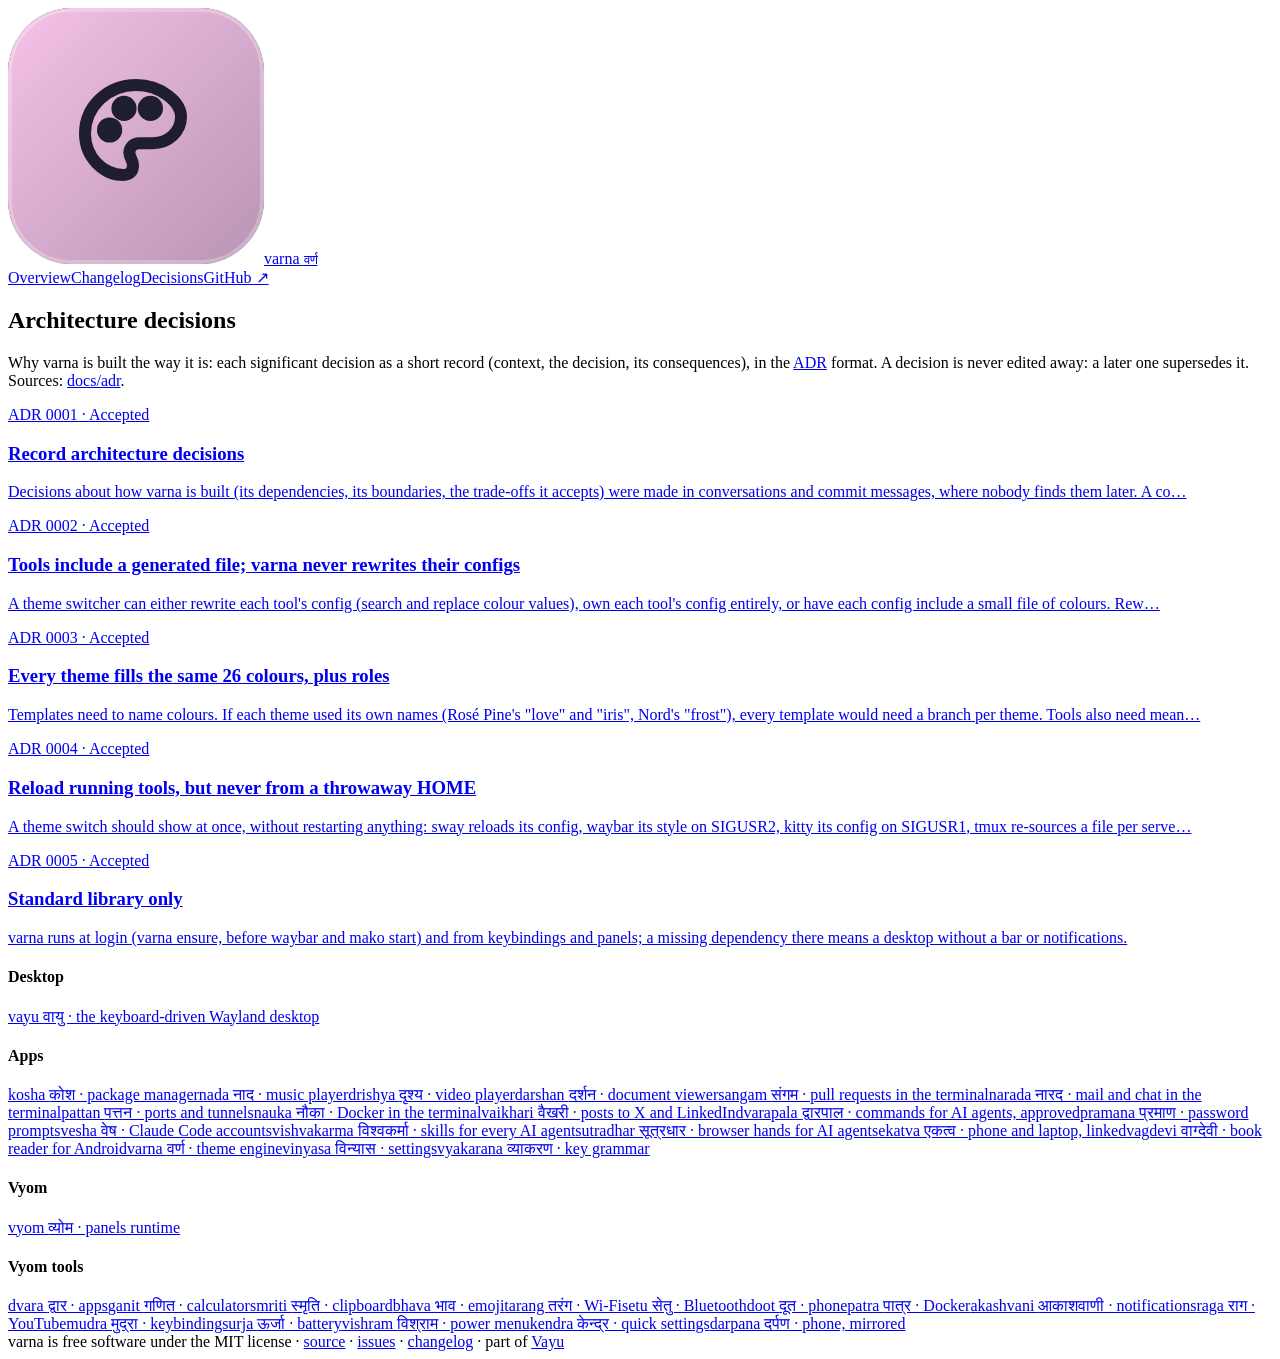
==== commit a37a1b61: "The website moves to varna.theyashsawarkar.dev Every Vayu tool's site now has its own address on the" ====
--- a/docs/adr/index.html
+++ b/docs/adr/index.html
@@ -22,8 +22,8 @@
 <div class="wrap"><aside class="toc"></aside><article>
 <h2>Architecture decisions</h2><p>Why varna is built the way it is: each significant decision as a short record (context, the decision, its consequences), in the <a href="https://cognitect.com/blog/2011/11/15/documenting-architecture-decisions">ADR</a> format. A decision is never edited away: a later one supersedes it. Sources: <a href="https://github.com/Theyashsawarkar/varna/tree/main/docs/adr">docs/adr</a>.</p><div class="cards"><a class="card" href="0001-record-architecture-decisions.html"><div class="n">ADR 0001 · <span class="status accepted">Accepted</span></div><h3>Record architecture decisions</h3><p>Decisions about how varna is built (its dependencies, its boundaries, the trade-offs it accepts) were made in conversations and commit messages, where nobody finds them later. A co…</p></a><a class="card" href="0002-include-dont-rewrite.html"><div class="n">ADR 0002 · <span class="status accepted">Accepted</span></div><h3>Tools include a generated file; varna never rewrites their configs</h3><p>A theme switcher can either rewrite each tool&#x27;s config (search and replace colour values), own each tool&#x27;s config entirely, or have each config include a small file of colours. Rew…</p></a><a class="card" href="0003-one-palette-shape.html"><div class="n">ADR 0003 · <span class="status accepted">Accepted</span></div><h3>Every theme fills the same 26 colours, plus roles</h3><p>Templates need to name colours. If each theme used its own names (Rosé Pine&#x27;s &quot;love&quot; and &quot;iris&quot;, Nord&#x27;s &quot;frost&quot;), every template would need a branch per theme. Tools also need mean…</p></a><a class="card" href="0004-live-reload-never-from-a-test.html"><div class="n">ADR 0004 · <span class="status accepted">Accepted</span></div><h3>Reload running tools, but never from a throwaway HOME</h3><p>A theme switch should show at once, without restarting anything: sway reloads its config, waybar its style on SIGUSR2, kitty its config on SIGUSR1, tmux re-sources a file per serve…</p></a><a class="card" href="0005-stdlib-only.html"><div class="n">ADR 0005 · <span class="status accepted">Accepted</span></div><h3>Standard library only</h3><p>varna runs at login (varna ensure, before waybar and mako start) and from keybindings and panels; a missing dependency there means a desktop without a bar or notifications.</p></a></div>
 </article></div>
-<footer><div class="in"><div><h4>Desktop</h4><a href="https://theyashsawarkar.github.io/vayu/" class="">vayu <span>वायु · the keyboard-driven Wayland desktop</span></a></div><div><h4>Apps</h4><a href="https://theyashsawarkar.github.io/kosha/" class="">kosha <span>कोश · package manager</span></a><a href="https://theyashsawarkar.github.io/nada/" class="">nada <span>नाद · music player</span></a><a href="https://theyashsawarkar.github.io/drishya/" class="">drishya <span>दृश्य · video player</span></a><a href="https://theyashsawarkar.github.io/sangam/" class="">sangam <span>संगम · pull requests in the terminal</span></a><a href="https://theyashsawarkar.github.io/narada/" class="">narada <span>नारद · mail and chat in the terminal</span></a><a href="https://theyashsawarkar.github.io/pattan/" class="">pattan <span>पत्तन · ports and tunnels</span></a><a href="https://theyashsawarkar.github.io/nauka/" class="">nauka <span>नौका · Docker in the terminal</span></a><a href="https://theyashsawarkar.github.io/vaikhari/" class="">vaikhari <span>वैखरी · posts to X and LinkedIn</span></a><a href="https://theyashsawarkar.github.io/dvarapala/" class="">dvarapala <span>द्वारपाल · commands for AI agents, approved</span></a><a href="https://theyashsawarkar.github.io/pramana/" class="">pramana <span>प्रमाण · password prompts</span></a><a href="https://theyashsawarkar.github.io/vesha/" class="">vesha <span>वेष · Claude Code accounts</span></a><a href="https://theyashsawarkar.github.io/vishvakarma/" class="">vishvakarma <span>विश्वकर्मा · skills for every AI agent</span></a><a href="https://theyashsawarkar.github.io/ekatva/" class="">ekatva <span>एकत्व · phone and laptop, linked</span></a><a href="https://theyashsawarkar.github.io/varna/" class="me">varna <span>वर्ण · theme engine</span></a><a href="https://theyashsawarkar.github.io/vinyasa/" class="">vinyasa <span>विन्यास · settings</span></a></div><div><h4>Vyom</h4><a href="https://theyashsawarkar.github.io/vyom/" class="">vyom <span>व्योम · panels runtime</span></a></div><div><h4>Vyom tools</h4><a href="https://theyashsawarkar.github.io/dvara/" class="">dvara <span>द्वार · apps</span></a><a href="https://theyashsawarkar.github.io/ganit/" class="">ganit <span>गणित · calculator</span></a><a href="https://theyashsawarkar.github.io/smriti/" class="">smriti <span>स्मृति · clipboard</span></a><a href="https://theyashsawarkar.github.io/bhava/" class="">bhava <span>भाव · emoji</span></a><a href="https://theyashsawarkar.github.io/tarang/" class="">tarang <span>तरंग · Wi‑Fi</span></a><a href="https://theyashsawarkar.github.io/setu/" class="">setu <span>सेतु · Bluetooth</span></a><a href="https://theyashsawarkar.github.io/doot/" class="">doot <span>दूत · phone</span></a><a href="https://theyashsawarkar.github.io/patra/" class="">patra <span>पात्र · Docker</span></a><a href="https://theyashsawarkar.github.io/akashvani/" class="">akashvani <span>आकाशवाणी · notifications</span></a><a href="https://theyashsawarkar.github.io/raga/" class="">raga <span>राग · YouTube</span></a><a href="https://theyashsawarkar.github.io/mudra/" class="">mudra <span>मुद्रा · keybindings</span></a><a href="https://theyashsawarkar.github.io/urja/" class="">urja <span>ऊर्जा · battery</span></a><a href="https://theyashsawarkar.github.io/vishram/" class="">vishram <span>विश्राम · power menu</span></a><a href="https://theyashsawarkar.github.io/kendra/" class="">kendra <span>केन्द्र · quick settings</span></a><a href="https://theyashsawarkar.github.io/darpana/" class="">darpana <span>दर्पण · phone, mirrored</span></a></div></div>
-<div class="bottom">varna is free software under the MIT license · <a href="https://github.com/Theyashsawarkar/varna">source</a> · <a href="https://github.com/Theyashsawarkar/varna/issues">issues</a> · <a href="../changelog.html">changelog</a> · part of <a href="https://theyashsawarkar.github.io/vayu/">Vayu</a></div></footer>
+<footer><div class="in"><div><h4>Desktop</h4><a href="https://vayu.theyashsawarkar.dev/" class="">vayu <span>वायु · the keyboard-driven Wayland desktop</span></a></div><div><h4>Apps</h4><a href="https://kosha.theyashsawarkar.dev/" class="">kosha <span>कोश · package manager</span></a><a href="https://nada.theyashsawarkar.dev/" class="">nada <span>नाद · music player</span></a><a href="https://drishya.theyashsawarkar.dev/" class="">drishya <span>दृश्य · video player</span></a><a href="https://darshan.theyashsawarkar.dev/" class="">darshan <span>दर्शन · document viewer</span></a><a href="https://sangam.theyashsawarkar.dev/" class="">sangam <span>संगम · pull requests in the terminal</span></a><a href="https://narada.theyashsawarkar.dev/" class="">narada <span>नारद · mail and chat in the terminal</span></a><a href="https://pattan.theyashsawarkar.dev/" class="">pattan <span>पत्तन · ports and tunnels</span></a><a href="https://nauka.theyashsawarkar.dev/" class="">nauka <span>नौका · Docker in the terminal</span></a><a href="https://vaikhari.theyashsawarkar.dev/" class="">vaikhari <span>वैखरी · posts to X and LinkedIn</span></a><a href="https://dvarapala.theyashsawarkar.dev/" class="">dvarapala <span>द्वारपाल · commands for AI agents, approved</span></a><a href="https://pramana.theyashsawarkar.dev/" class="">pramana <span>प्रमाण · password prompts</span></a><a href="https://vesha.theyashsawarkar.dev/" class="">vesha <span>वेष · Claude Code accounts</span></a><a href="https://vishvakarma.theyashsawarkar.dev/" class="">vishvakarma <span>विश्वकर्मा · skills for every AI agent</span></a><a href="https://sutradhar.theyashsawarkar.dev/" class="">sutradhar <span>सूत्रधार · browser hands for AI agents</span></a><a href="https://ekatva.theyashsawarkar.dev/" class="">ekatva <span>एकत्व · phone and laptop, linked</span></a><a href="https://vagdevi.theyashsawarkar.dev/" class="">vagdevi <span>वाग्देवी · book reader for Android</span></a><a href="https://varna.theyashsawarkar.dev/" class="me">varna <span>वर्ण · theme engine</span></a><a href="https://vinyasa.theyashsawarkar.dev/" class="">vinyasa <span>विन्यास · settings</span></a><a href="https://vyakarana.theyashsawarkar.dev/" class="">vyakarana <span>व्याकरण · key grammar</span></a></div><div><h4>Vyom</h4><a href="https://vyom.theyashsawarkar.dev/" class="">vyom <span>व्योम · panels runtime</span></a></div><div><h4>Vyom tools</h4><a href="https://dvara.theyashsawarkar.dev/" class="">dvara <span>द्वार · apps</span></a><a href="https://ganit.theyashsawarkar.dev/" class="">ganit <span>गणित · calculator</span></a><a href="https://smriti.theyashsawarkar.dev/" class="">smriti <span>स्मृति · clipboard</span></a><a href="https://bhava.theyashsawarkar.dev/" class="">bhava <span>भाव · emoji</span></a><a href="https://tarang.theyashsawarkar.dev/" class="">tarang <span>तरंग · Wi‑Fi</span></a><a href="https://setu.theyashsawarkar.dev/" class="">setu <span>सेतु · Bluetooth</span></a><a href="https://doot.theyashsawarkar.dev/" class="">doot <span>दूत · phone</span></a><a href="https://patra.theyashsawarkar.dev/" class="">patra <span>पात्र · Docker</span></a><a href="https://akashvani.theyashsawarkar.dev/" class="">akashvani <span>आकाशवाणी · notifications</span></a><a href="https://raga.theyashsawarkar.dev/" class="">raga <span>राग · YouTube</span></a><a href="https://mudra.theyashsawarkar.dev/" class="">mudra <span>मुद्रा · keybindings</span></a><a href="https://urja.theyashsawarkar.dev/" class="">urja <span>ऊर्जा · battery</span></a><a href="https://vishram.theyashsawarkar.dev/" class="">vishram <span>विश्राम · power menu</span></a><a href="https://kendra.theyashsawarkar.dev/" class="">kendra <span>केन्द्र · quick settings</span></a><a href="https://darpana.theyashsawarkar.dev/" class="">darpana <span>दर्पण · phone, mirrored</span></a></div></div>
+<div class="bottom">varna is free software under the MIT license · <a href="https://github.com/Theyashsawarkar/varna">source</a> · <a href="https://github.com/Theyashsawarkar/varna/issues">issues</a> · <a href="../changelog.html">changelog</a> · part of <a href="https://vayu.theyashsawarkar.dev/">Vayu</a></div></footer>
 <script>
 document.querySelectorAll('pre.code').forEach(p=>{const b=document.createElement('button');b.className='copy';b.textContent='Copy';
 b.onclick=()=>{navigator.clipboard.writeText(p.innerText.replace(/^Copy/,'')).then(()=>{b.textContent='Copied';setTimeout(()=>b.textContent='Copy',1200)})};p.appendChild(b)});
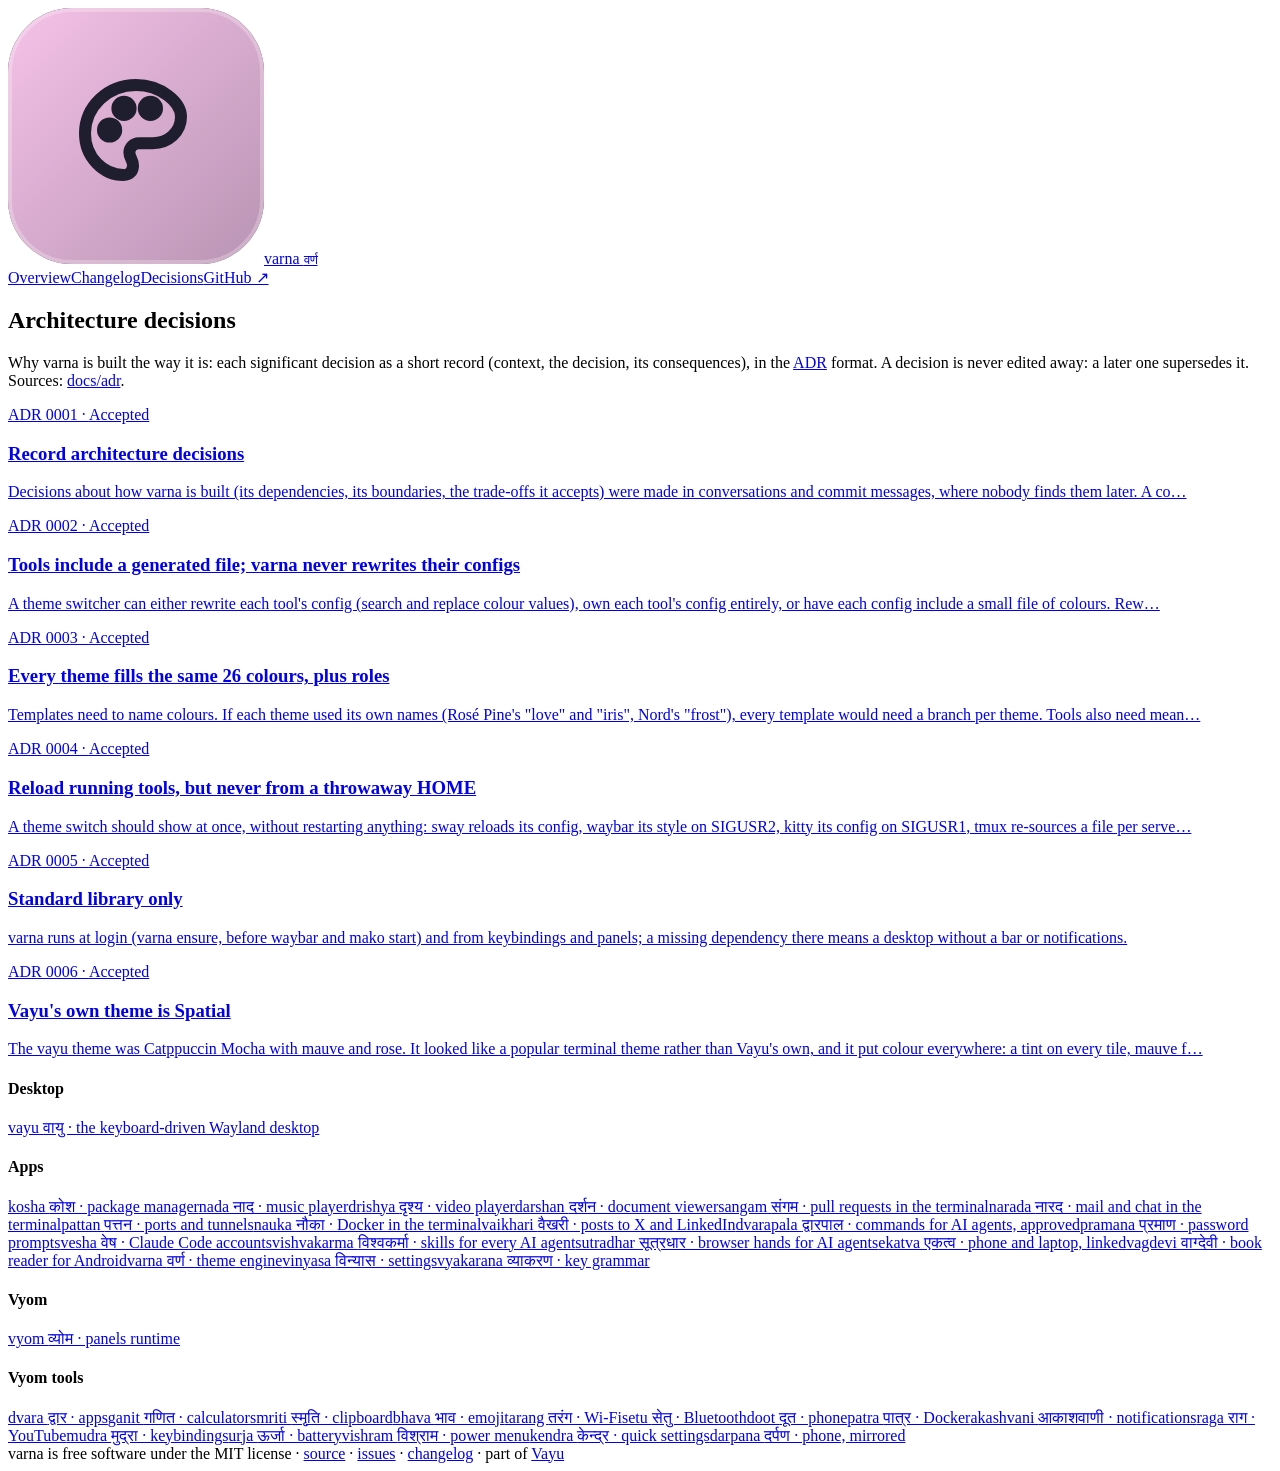
==== commit 88dd2d10: "Vayu theme becomes Spatial: graphite glass, near-white accent, colour for meaning Co-Authored-By: Cl" ====
--- a/docs/adr/index.html
+++ b/docs/adr/index.html
@@ -20,7 +20,7 @@
 <nav><a href="../index.html" class="">Overview</a><a href="../changelog.html" class="">Changelog</a><a href="../adr/index.html" class="on hide">Decisions</a><a class="gh" href="https://github.com/Theyashsawarkar/varna">GitHub ↗</a></nav></div></header>
 
 <div class="wrap"><aside class="toc"></aside><article>
-<h2>Architecture decisions</h2><p>Why varna is built the way it is: each significant decision as a short record (context, the decision, its consequences), in the <a href="https://cognitect.com/blog/2011/11/15/documenting-architecture-decisions">ADR</a> format. A decision is never edited away: a later one supersedes it. Sources: <a href="https://github.com/Theyashsawarkar/varna/tree/main/docs/adr">docs/adr</a>.</p><div class="cards"><a class="card" href="0001-record-architecture-decisions.html"><div class="n">ADR 0001 · <span class="status accepted">Accepted</span></div><h3>Record architecture decisions</h3><p>Decisions about how varna is built (its dependencies, its boundaries, the trade-offs it accepts) were made in conversations and commit messages, where nobody finds them later. A co…</p></a><a class="card" href="0002-include-dont-rewrite.html"><div class="n">ADR 0002 · <span class="status accepted">Accepted</span></div><h3>Tools include a generated file; varna never rewrites their configs</h3><p>A theme switcher can either rewrite each tool&#x27;s config (search and replace colour values), own each tool&#x27;s config entirely, or have each config include a small file of colours. Rew…</p></a><a class="card" href="0003-one-palette-shape.html"><div class="n">ADR 0003 · <span class="status accepted">Accepted</span></div><h3>Every theme fills the same 26 colours, plus roles</h3><p>Templates need to name colours. If each theme used its own names (Rosé Pine&#x27;s &quot;love&quot; and &quot;iris&quot;, Nord&#x27;s &quot;frost&quot;), every template would need a branch per theme. Tools also need mean…</p></a><a class="card" href="0004-live-reload-never-from-a-test.html"><div class="n">ADR 0004 · <span class="status accepted">Accepted</span></div><h3>Reload running tools, but never from a throwaway HOME</h3><p>A theme switch should show at once, without restarting anything: sway reloads its config, waybar its style on SIGUSR2, kitty its config on SIGUSR1, tmux re-sources a file per serve…</p></a><a class="card" href="0005-stdlib-only.html"><div class="n">ADR 0005 · <span class="status accepted">Accepted</span></div><h3>Standard library only</h3><p>varna runs at login (varna ensure, before waybar and mako start) and from keybindings and panels; a missing dependency there means a desktop without a bar or notifications.</p></a></div>
+<h2>Architecture decisions</h2><p>Why varna is built the way it is: each significant decision as a short record (context, the decision, its consequences), in the <a href="https://cognitect.com/blog/2011/11/15/documenting-architecture-decisions">ADR</a> format. A decision is never edited away: a later one supersedes it. Sources: <a href="https://github.com/Theyashsawarkar/varna/tree/main/docs/adr">docs/adr</a>.</p><div class="cards"><a class="card" href="0001-record-architecture-decisions.html"><div class="n">ADR 0001 · <span class="status accepted">Accepted</span></div><h3>Record architecture decisions</h3><p>Decisions about how varna is built (its dependencies, its boundaries, the trade-offs it accepts) were made in conversations and commit messages, where nobody finds them later. A co…</p></a><a class="card" href="0002-include-dont-rewrite.html"><div class="n">ADR 0002 · <span class="status accepted">Accepted</span></div><h3>Tools include a generated file; varna never rewrites their configs</h3><p>A theme switcher can either rewrite each tool&#x27;s config (search and replace colour values), own each tool&#x27;s config entirely, or have each config include a small file of colours. Rew…</p></a><a class="card" href="0003-one-palette-shape.html"><div class="n">ADR 0003 · <span class="status accepted">Accepted</span></div><h3>Every theme fills the same 26 colours, plus roles</h3><p>Templates need to name colours. If each theme used its own names (Rosé Pine&#x27;s &quot;love&quot; and &quot;iris&quot;, Nord&#x27;s &quot;frost&quot;), every template would need a branch per theme. Tools also need mean…</p></a><a class="card" href="0004-live-reload-never-from-a-test.html"><div class="n">ADR 0004 · <span class="status accepted">Accepted</span></div><h3>Reload running tools, but never from a throwaway HOME</h3><p>A theme switch should show at once, without restarting anything: sway reloads its config, waybar its style on SIGUSR2, kitty its config on SIGUSR1, tmux re-sources a file per serve…</p></a><a class="card" href="0005-stdlib-only.html"><div class="n">ADR 0005 · <span class="status accepted">Accepted</span></div><h3>Standard library only</h3><p>varna runs at login (varna ensure, before waybar and mako start) and from keybindings and panels; a missing dependency there means a desktop without a bar or notifications.</p></a><a class="card" href="0006-vayu-is-spatial.html"><div class="n">ADR 0006 · <span class="status accepted">Accepted</span></div><h3>Vayu&#x27;s own theme is Spatial</h3><p>The vayu theme was Catppuccin Mocha with mauve and rose. It looked like a popular terminal theme rather than Vayu&#x27;s own, and it put colour everywhere: a tint on every tile, mauve f…</p></a></div>
 </article></div>
 <footer><div class="in"><div><h4>Desktop</h4><a href="https://vayu.theyashsawarkar.dev/" class="">vayu <span>वायु · the keyboard-driven Wayland desktop</span></a></div><div><h4>Apps</h4><a href="https://kosha.theyashsawarkar.dev/" class="">kosha <span>कोश · package manager</span></a><a href="https://nada.theyashsawarkar.dev/" class="">nada <span>नाद · music player</span></a><a href="https://drishya.theyashsawarkar.dev/" class="">drishya <span>दृश्य · video player</span></a><a href="https://darshan.theyashsawarkar.dev/" class="">darshan <span>दर्शन · document viewer</span></a><a href="https://sangam.theyashsawarkar.dev/" class="">sangam <span>संगम · pull requests in the terminal</span></a><a href="https://narada.theyashsawarkar.dev/" class="">narada <span>नारद · mail and chat in the terminal</span></a><a href="https://pattan.theyashsawarkar.dev/" class="">pattan <span>पत्तन · ports and tunnels</span></a><a href="https://nauka.theyashsawarkar.dev/" class="">nauka <span>नौका · Docker in the terminal</span></a><a href="https://vaikhari.theyashsawarkar.dev/" class="">vaikhari <span>वैखरी · posts to X and LinkedIn</span></a><a href="https://dvarapala.theyashsawarkar.dev/" class="">dvarapala <span>द्वारपाल · commands for AI agents, approved</span></a><a href="https://pramana.theyashsawarkar.dev/" class="">pramana <span>प्रमाण · password prompts</span></a><a href="https://vesha.theyashsawarkar.dev/" class="">vesha <span>वेष · Claude Code accounts</span></a><a href="https://vishvakarma.theyashsawarkar.dev/" class="">vishvakarma <span>विश्वकर्मा · skills for every AI agent</span></a><a href="https://sutradhar.theyashsawarkar.dev/" class="">sutradhar <span>सूत्रधार · browser hands for AI agents</span></a><a href="https://ekatva.theyashsawarkar.dev/" class="">ekatva <span>एकत्व · phone and laptop, linked</span></a><a href="https://vagdevi.theyashsawarkar.dev/" class="">vagdevi <span>वाग्देवी · book reader for Android</span></a><a href="https://varna.theyashsawarkar.dev/" class="me">varna <span>वर्ण · theme engine</span></a><a href="https://vinyasa.theyashsawarkar.dev/" class="">vinyasa <span>विन्यास · settings</span></a><a href="https://vyakarana.theyashsawarkar.dev/" class="">vyakarana <span>व्याकरण · key grammar</span></a></div><div><h4>Vyom</h4><a href="https://vyom.theyashsawarkar.dev/" class="">vyom <span>व्योम · panels runtime</span></a></div><div><h4>Vyom tools</h4><a href="https://dvara.theyashsawarkar.dev/" class="">dvara <span>द्वार · apps</span></a><a href="https://ganit.theyashsawarkar.dev/" class="">ganit <span>गणित · calculator</span></a><a href="https://smriti.theyashsawarkar.dev/" class="">smriti <span>स्मृति · clipboard</span></a><a href="https://bhava.theyashsawarkar.dev/" class="">bhava <span>भाव · emoji</span></a><a href="https://tarang.theyashsawarkar.dev/" class="">tarang <span>तरंग · Wi‑Fi</span></a><a href="https://setu.theyashsawarkar.dev/" class="">setu <span>सेतु · Bluetooth</span></a><a href="https://doot.theyashsawarkar.dev/" class="">doot <span>दूत · phone</span></a><a href="https://patra.theyashsawarkar.dev/" class="">patra <span>पात्र · Docker</span></a><a href="https://akashvani.theyashsawarkar.dev/" class="">akashvani <span>आकाशवाणी · notifications</span></a><a href="https://raga.theyashsawarkar.dev/" class="">raga <span>राग · YouTube</span></a><a href="https://mudra.theyashsawarkar.dev/" class="">mudra <span>मुद्रा · keybindings</span></a><a href="https://urja.theyashsawarkar.dev/" class="">urja <span>ऊर्जा · battery</span></a><a href="https://vishram.theyashsawarkar.dev/" class="">vishram <span>विश्राम · power menu</span></a><a href="https://kendra.theyashsawarkar.dev/" class="">kendra <span>केन्द्र · quick settings</span></a><a href="https://darpana.theyashsawarkar.dev/" class="">darpana <span>दर्पण · phone, mirrored</span></a></div></div>
 <div class="bottom">varna is free software under the MIT license · <a href="https://github.com/Theyashsawarkar/varna">source</a> · <a href="https://github.com/Theyashsawarkar/varna/issues">issues</a> · <a href="../changelog.html">changelog</a> · part of <a href="https://vayu.theyashsawarkar.dev/">Vayu</a></div></footer>
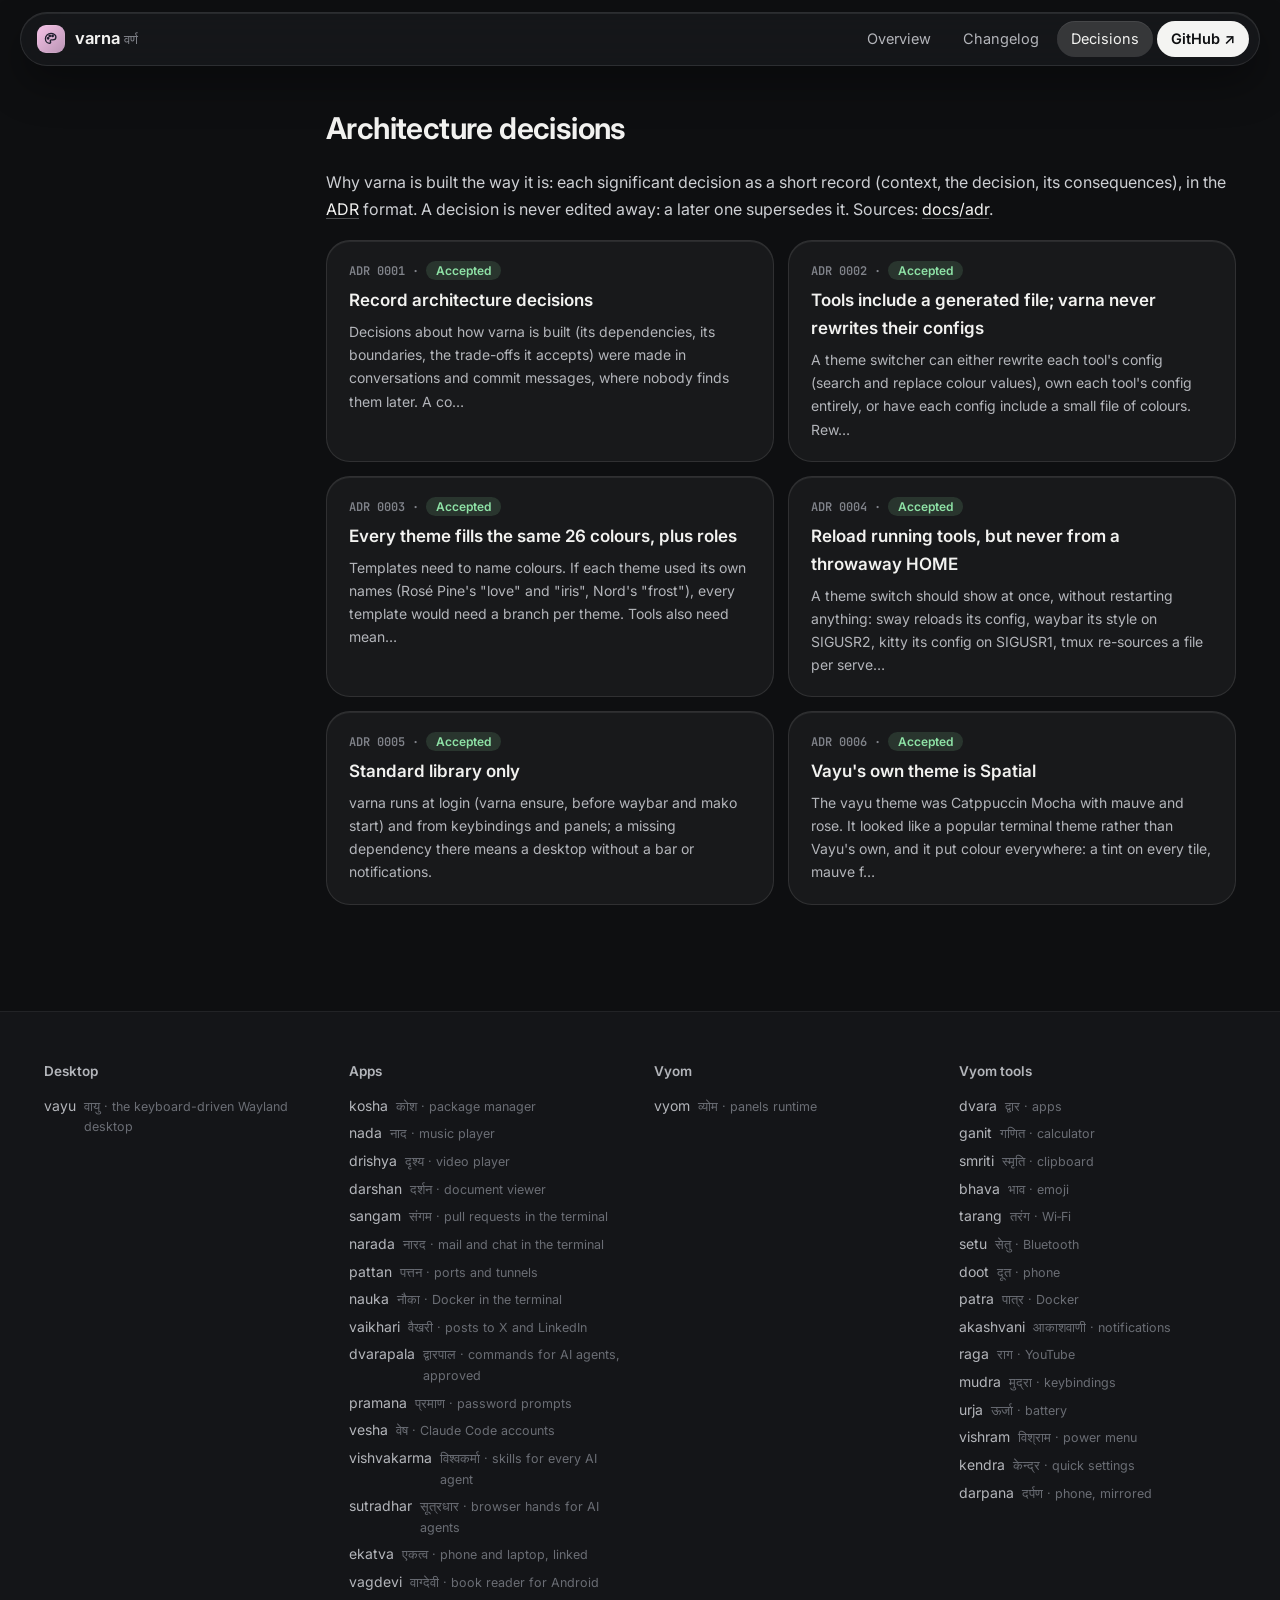
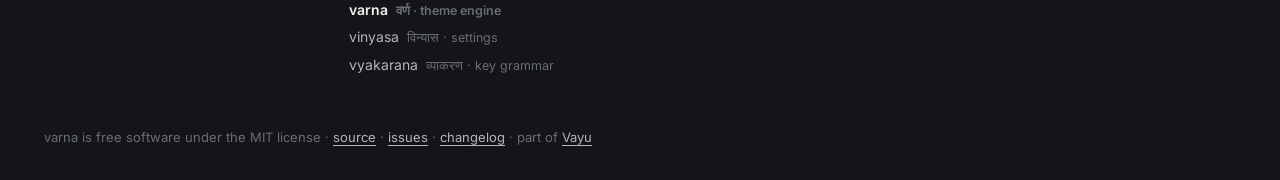
==== commit abc6b31a: "Vyom: cards alone take the theme radius; website in the Spatial look Co-Authored-By: Claude Opus 5.5" ====
--- a/docs/adr/index.html
+++ b/docs/adr/index.html
@@ -7,12 +7,12 @@
 <meta name="description" content="One theme for every tool: sway, waybar, tmux, kitty, Neovim, notifications and more, live.">
 <meta property="og:title" content="Decisions · varna">
 <meta property="og:description" content="One theme for every tool: sway, waybar, tmux, kitty, Neovim, notifications and more, live.">
-<meta name="theme-color" content="#11111b">
+<meta name="theme-color" content="#0e0f11">
 <link rel="icon" href="../assets/logo.svg" type="image/svg+xml">
 <link rel="preconnect" href="https://fonts.googleapis.com">
 <link href="https://fonts.googleapis.com/css2?family=Inter:wght@400;500;600;700;800&family=JetBrains+Mono:wght@400;600&display=swap" rel="stylesheet">
 <link rel="stylesheet" href="../assets/site.css">
-<style>:root{--accent:#f5c2e7;--glow:#f5c2e733}</style>
+<style>:root{--tool:#f4b4cc;--glow:#f4b4cc2e}</style>
 </head>
 <body>
 <header class="top"><div class="in">
--- a/docs/assets/site.css
+++ b/docs/assets/site.css
@@ -0,0 +1,100 @@
+/* Vayu's Spatial look: graphite glass that floats, very round, colour only
+   where it means something. The near-white accent is where you act (links,
+   the main button); the tool's own colour (--tool) is only its signature:
+   the logo's glow, the shloka's line, the release dots. */
+:root{--crust:#0e0f11;--mantle:#141518;--base:#1b1c20;--s0:#2a2c31;--s1:#3a3c42;--ov0:#6a6d74;--ov1:#80838a;
+--sub0:#b3b5ba;--sub1:#cdcfd3;--text:#f2f2f0;--accent:#f4f4f2;--green:#8ee2a6;--peach:#f7b07d;--red:#ff9389;--blue:#93c4ff;
+--glass:rgba(255,255,255,.045);--rim:rgba(255,255,255,.10);--lit:inset 0 1px 0 rgba(255,255,255,.08);
+--ui:"Inter","Segoe UI",system-ui,sans-serif;--mono:"JetBrains Mono","JetBrainsMono Nerd Font",ui-monospace,monospace}
+*{box-sizing:border-box}html{scroll-behavior:smooth;scroll-padding-top:96px}
+body{margin:0;background:var(--crust);color:var(--text);font:16px/1.65 var(--ui);-webkit-font-smoothing:antialiased}
+a{color:var(--accent);text-decoration:underline;text-decoration-color:rgba(244,244,242,.28);text-underline-offset:3px}
+a:hover{text-decoration-color:var(--accent)}
+code{font:.86em var(--mono);background:rgba(255,255,255,.07);padding:.14em .45em;border-radius:7px;color:var(--sub1)}
+img{max-width:100%;height:auto}
+:focus-visible{outline:2px solid var(--accent);outline-offset:3px;border-radius:8px}
+/* nav: a floating glass pill */
+.top{position:sticky;top:12px;z-index:20;padding:0 16px}
+.top .in{max-width:1240px;margin:0 auto;padding:8px 10px 8px 16px;display:flex;align-items:center;gap:22px;
+border-radius:999px;background:rgba(27,28,32,.62);border:1px solid var(--rim);box-shadow:var(--lit),0 18px 40px rgba(0,0,0,.35);
+backdrop-filter:blur(24px) saturate(1.5);-webkit-backdrop-filter:blur(24px) saturate(1.5)}
+.brand{display:flex;align-items:center;gap:10px;font-weight:650;font-size:16.5px;color:var(--text);text-decoration:none}
+.brand img{width:28px;height:28px;border-radius:9px}.brand small{font-weight:500;color:var(--ov1);font-size:13px}
+.top nav{display:flex;gap:4px;margin-left:auto;flex-wrap:wrap}
+.top nav a{color:var(--sub0);padding:6px 14px;border-radius:999px;font-size:14.5px;text-decoration:none}
+.top nav a:hover{background:rgba(255,255,255,.07);color:var(--text)}
+.top nav a.on{background:rgba(255,255,255,.14);color:var(--text);box-shadow:var(--lit)}
+.top nav a.gh{background:var(--accent);color:var(--crust);font-weight:600}.top nav a.gh:hover{background:#fff}
+/* hero: the tool's light in a dark room */
+.hero{position:relative;overflow:hidden;margin-top:-64px;padding-top:64px}
+.hero:before{content:"";position:absolute;inset:-30% -10% auto;height:720px;
+background:radial-gradient(640px 340px at 18% 32%,var(--glow),transparent 70%),radial-gradient(520px 300px at 86% 8%,rgba(255,255,255,.06),transparent 70%);pointer-events:none}
+.hero .in{position:relative;max-width:1240px;margin:0 auto;padding:84px 24px 60px;display:grid;grid-template-columns:minmax(0,1fr) auto;gap:48px;align-items:center}
+.eyebrow{display:inline-flex;align-items:center;gap:8px;font:500 13.5px var(--ui);color:var(--sub1);padding:5px 13px 5px 11px;border-radius:999px;
+background:var(--glass);border:1px solid var(--rim);box-shadow:var(--lit)}
+.eyebrow:before{content:"";width:7px;height:7px;border-radius:50%;background:var(--tool)}
+.hero h1{font-size:clamp(42px,6vw,68px);line-height:1.02;margin:18px 0 8px;letter-spacing:-.035em;font-weight:700}
+.hero .sa{font-size:22px;color:var(--sub1);margin-bottom:22px}.hero .sa span{color:var(--ov1)}
+.hero .shloka{margin:0 0 28px;padding:16px 20px;border-radius:22px;background:var(--glass);border:1px solid var(--rim);box-shadow:var(--lit),inset 3px 0 0 var(--tool);max-width:720px}
+.hero .shloka p{margin:0 0 6px;font-size:18px;line-height:1.6;color:var(--text)}.hero .shloka figcaption{font-size:14px;color:var(--sub0)}.hero .shloka cite{color:var(--ov1);font-style:normal;white-space:nowrap}
+.hero p.lead{font-size:19px;color:var(--sub0);max-width:680px;margin:0 0 28px}
+.cta{display:flex;gap:10px;flex-wrap:wrap}
+.btn{display:inline-flex;align-items:center;gap:8px;padding:11px 20px;border-radius:999px;font-weight:600;font-size:15px;color:var(--text);
+background:rgba(255,255,255,.07);border:1px solid var(--rim);box-shadow:var(--lit);text-decoration:none}
+.btn:hover{background:rgba(255,255,255,.12)}
+.btn.primary{background:var(--accent);color:var(--crust);border-color:transparent;box-shadow:none}.btn.primary:hover{background:#fff}
+.hero .logo{width:184px;height:184px;filter:drop-shadow(0 28px 56px var(--glow))}
+.meta{display:flex;gap:18px;flex-wrap:wrap;margin-top:24px;color:var(--ov1);font-size:14px}.meta b{color:var(--sub1);font-weight:600}
+/* layout */
+.wrap{max-width:1240px;margin:0 auto;padding:44px 24px 88px;display:grid;grid-template-columns:230px minmax(0,1fr);gap:52px}
+.toc{position:sticky;top:96px;align-self:start;max-height:calc(100vh - 116px);overflow:auto;font-size:14px;padding-right:6px}
+.toc b{display:block;font-size:13px;font-weight:600;color:var(--ov1);margin:0 0 10px 12px}
+.toc a{display:block;color:var(--sub0);padding:5px 12px;border-radius:12px;text-decoration:none}
+.toc a.l3{padding-left:24px;font-size:13px;color:var(--ov1)}
+.toc a:hover{color:var(--text);background:rgba(255,255,255,.04)}
+.toc a.on{color:var(--text);background:rgba(255,255,255,.09);box-shadow:var(--lit)}
+article{min-width:0}
+article h2{font-size:30px;letter-spacing:-.02em;margin:60px 0 14px;padding-top:6px;font-weight:650}
+article h2:first-child{margin-top:0}
+article h3{font-size:20px;margin:34px 0 10px;font-weight:600}article h4{font-size:16px;margin:24px 0 8px;color:var(--sub1)}
+article p,article li{color:var(--sub1)}
+article .anchor{opacity:0;margin-left:-22px;width:22px;display:inline-block;color:var(--ov0);text-decoration:none}
+article h2:hover .anchor,article h3:hover .anchor{opacity:1}
+article ul,article ol{padding-left:22px}article li{margin:5px 0}
+article img{border-radius:22px;border:1px solid var(--rim);box-shadow:0 24px 60px rgba(0,0,0,.35)}
+article p[align=center]{text-align:center}article p[align=center] img{margin:6px 0}
+article blockquote{margin:22px 0;padding:16px 22px;background:var(--glass);border:1px solid var(--rim);box-shadow:var(--lit);border-radius:22px}
+article blockquote p{margin:0;color:var(--sub0)}
+pre.code{position:relative;background:rgba(0,0,0,.28);border:1px solid var(--rim);box-shadow:var(--lit);border-radius:20px;padding:18px 20px;overflow:auto;font:13.5px/1.65 var(--mono);color:var(--sub1)}
+pre.code code{background:none;padding:0;font-size:inherit;color:inherit}
+pre.code .copy{position:absolute;top:10px;right:10px;font:600 12px var(--ui);padding:5px 12px;border-radius:999px;border:0;background:rgba(255,255,255,.1);color:var(--text);cursor:pointer;opacity:0;transition:opacity .15s}
+pre.code:hover .copy,pre.code .copy:focus-visible{opacity:1}
+.table{overflow:auto;margin:16px 0;border:1px solid var(--rim);border-radius:20px;background:var(--glass);box-shadow:var(--lit)}
+table{border-collapse:collapse;width:100%;font-size:14.5px}
+th{text-align:left;color:var(--sub1);font-weight:600;padding:11px 16px;border-bottom:1px solid var(--rim);background:rgba(255,255,255,.03)}
+td{padding:10px 16px;border-bottom:1px solid rgba(255,255,255,.06);color:var(--sub1);vertical-align:top}tr:last-child td{border-bottom:0}
+td code{white-space:nowrap}
+/* changelog */
+.release{position:relative;padding:0 0 10px 30px;border-left:1px solid var(--s1);margin-left:6px}
+.release:before{content:"";position:absolute;left:-6px;top:11px;width:11px;height:11px;border-radius:50%;background:var(--tool);box-shadow:0 0 0 4px var(--crust)}
+.release h2{margin-top:0;font-size:24px}.release h2 .date{font:500 14px var(--mono);color:var(--ov1);margin-left:10px}
+.release .tag{font:600 12px var(--mono);padding:2px 10px;border-radius:999px;background:rgba(255,255,255,.08);color:var(--text);margin-left:8px;vertical-align:3px}
+/* adr */
+.cards{display:grid;grid-template-columns:repeat(auto-fill,minmax(300px,1fr));gap:14px;margin:18px 0}
+.card{display:block;background:var(--glass);border:1px solid var(--rim);box-shadow:var(--lit);border-radius:24px;padding:20px 22px;color:var(--text);text-decoration:none;transition:background .15s,border-color .15s}
+.card:hover{background:rgba(255,255,255,.075);border-color:rgba(255,255,255,.2)}
+.card .n{font:600 12px var(--mono);color:var(--ov1)}.card h3{margin:6px 0 6px;font-size:17px}.card p{margin:0;color:var(--sub0);font-size:14px}
+.status{display:inline-block;font:600 12px var(--ui);padding:2px 10px;border-radius:999px;background:rgba(142,226,166,.14);color:var(--green)}
+.status.superseded,.status.deprecated{background:rgba(247,176,125,.14);color:var(--peach)}.status.proposed{background:rgba(147,196,255,.14);color:var(--blue)}
+/* footer */
+footer{border-top:1px solid rgba(255,255,255,.06);background:var(--mantle)}
+footer .in{max-width:1240px;margin:0 auto;padding:48px 24px;display:grid;grid-template-columns:repeat(auto-fit,minmax(200px,1fr));gap:28px}
+footer h4{margin:0 0 10px;font-size:13.5px;font-weight:600;color:var(--sub0)}
+footer a{display:flex;gap:8px;align-items:baseline;color:var(--sub0);font-size:14px;padding:2px 0;text-decoration:none}footer a:hover{color:var(--text)}footer a span{color:var(--ov0);font-size:12.5px}
+footer a.me{color:var(--text);font-weight:600}
+footer .bottom{max-width:1240px;margin:0 auto;padding:0 24px 32px;color:var(--ov0);font-size:13px}
+footer .bottom a{display:inline;padding:0;font-size:13px;text-decoration:underline}
+@media(max-width:900px){.wrap{grid-template-columns:1fr}.toc{display:none}.hero .in{grid-template-columns:1fr}.hero .logo{width:112px;height:112px;order:-1}
+.top nav a:not(.gh){padding:6px 9px}}
+@media(max-width:560px){.top{padding:0 10px}.top .in{gap:10px;padding-left:12px}.brand small{display:none}.top nav a.hide{display:none}.hero .in{padding:52px 16px 36px}.wrap{padding:28px 16px 64px}}
+@media(prefers-reduced-motion:reduce){html{scroll-behavior:auto}*{transition:none!important}}
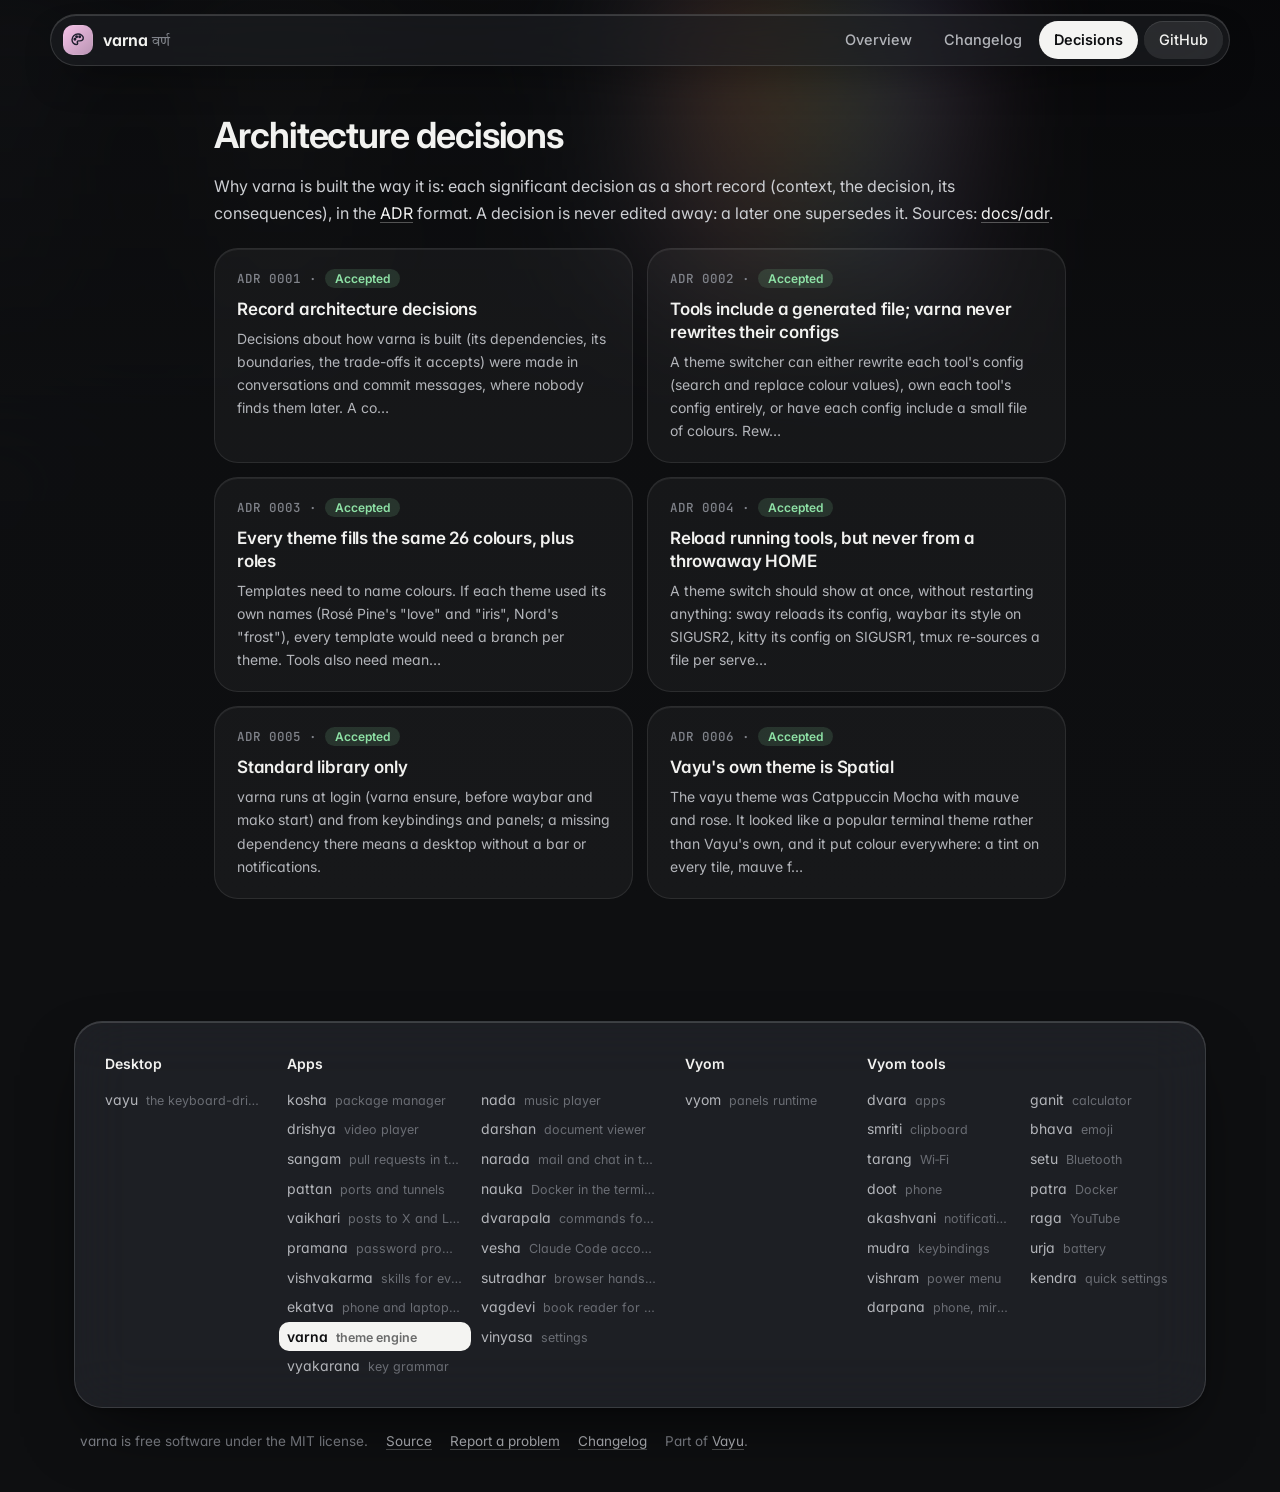
==== commit 2a2b4527: "Website: closer to Vayu's own Spatial site The tool's screenshot blurred behind the page, a centred " ====
--- a/docs/adr/index.html
+++ b/docs/adr/index.html
@@ -10,23 +10,25 @@
 <meta name="theme-color" content="#0e0f11">
 <link rel="icon" href="../assets/logo.svg" type="image/svg+xml">
 <link rel="preconnect" href="https://fonts.googleapis.com">
-<link href="https://fonts.googleapis.com/css2?family=Inter:wght@400;500;600;700;800&family=JetBrains+Mono:wght@400;600&display=swap" rel="stylesheet">
+<link rel="preconnect" href="https://fonts.gstatic.com" crossorigin>
+<link href="https://fonts.googleapis.com/css2?family=Inter:wght@400;500;600;700&family=JetBrains+Mono:wght@400;500;600&family=Tiro+Devanagari+Sanskrit&display=swap" rel="stylesheet">
 <link rel="stylesheet" href="../assets/site.css">
-<style>:root{--tool:#f4b4cc;--glow:#f4b4cc2e}</style>
+<style>:root{--tool:#f4b4cc}.backdrop:before{background-image:url("../assets/screenshots/cli.png")}</style>
 </head>
-<body>
+<body class="sub">
+<div class="backdrop" aria-hidden="true"></div>
 <header class="top"><div class="in">
 <a class="brand" href="../index.html"><img src="../assets/logo.svg" alt=""><span>varna <small>वर्ण</small></span></a>
-<nav><a href="../index.html" class="">Overview</a><a href="../changelog.html" class="">Changelog</a><a href="../adr/index.html" class="on hide">Decisions</a><a class="gh" href="https://github.com/Theyashsawarkar/varna">GitHub ↗</a></nav></div></header>
+<nav><a href="../index.html" class="">Overview</a><a href="../changelog.html" class="">Changelog</a><a href="../adr/index.html" class="on hide">Decisions</a><a class="gh" href="https://github.com/Theyashsawarkar/varna">GitHub</a></nav></div></header>
 
-<div class="wrap"><aside class="toc"></aside><article>
+<div class="wrap solo"><article>
 <h2>Architecture decisions</h2><p>Why varna is built the way it is: each significant decision as a short record (context, the decision, its consequences), in the <a href="https://cognitect.com/blog/2011/11/15/documenting-architecture-decisions">ADR</a> format. A decision is never edited away: a later one supersedes it. Sources: <a href="https://github.com/Theyashsawarkar/varna/tree/main/docs/adr">docs/adr</a>.</p><div class="cards"><a class="card" href="0001-record-architecture-decisions.html"><div class="n">ADR 0001 · <span class="status accepted">Accepted</span></div><h3>Record architecture decisions</h3><p>Decisions about how varna is built (its dependencies, its boundaries, the trade-offs it accepts) were made in conversations and commit messages, where nobody finds them later. A co…</p></a><a class="card" href="0002-include-dont-rewrite.html"><div class="n">ADR 0002 · <span class="status accepted">Accepted</span></div><h3>Tools include a generated file; varna never rewrites their configs</h3><p>A theme switcher can either rewrite each tool&#x27;s config (search and replace colour values), own each tool&#x27;s config entirely, or have each config include a small file of colours. Rew…</p></a><a class="card" href="0003-one-palette-shape.html"><div class="n">ADR 0003 · <span class="status accepted">Accepted</span></div><h3>Every theme fills the same 26 colours, plus roles</h3><p>Templates need to name colours. If each theme used its own names (Rosé Pine&#x27;s &quot;love&quot; and &quot;iris&quot;, Nord&#x27;s &quot;frost&quot;), every template would need a branch per theme. Tools also need mean…</p></a><a class="card" href="0004-live-reload-never-from-a-test.html"><div class="n">ADR 0004 · <span class="status accepted">Accepted</span></div><h3>Reload running tools, but never from a throwaway HOME</h3><p>A theme switch should show at once, without restarting anything: sway reloads its config, waybar its style on SIGUSR2, kitty its config on SIGUSR1, tmux re-sources a file per serve…</p></a><a class="card" href="0005-stdlib-only.html"><div class="n">ADR 0005 · <span class="status accepted">Accepted</span></div><h3>Standard library only</h3><p>varna runs at login (varna ensure, before waybar and mako start) and from keybindings and panels; a missing dependency there means a desktop without a bar or notifications.</p></a><a class="card" href="0006-vayu-is-spatial.html"><div class="n">ADR 0006 · <span class="status accepted">Accepted</span></div><h3>Vayu&#x27;s own theme is Spatial</h3><p>The vayu theme was Catppuccin Mocha with mauve and rose. It looked like a popular terminal theme rather than Vayu&#x27;s own, and it put colour everywhere: a tint on every tile, mauve f…</p></a></div>
 </article></div>
-<footer><div class="in"><div><h4>Desktop</h4><a href="https://vayu.theyashsawarkar.dev/" class="">vayu <span>वायु · the keyboard-driven Wayland desktop</span></a></div><div><h4>Apps</h4><a href="https://kosha.theyashsawarkar.dev/" class="">kosha <span>कोश · package manager</span></a><a href="https://nada.theyashsawarkar.dev/" class="">nada <span>नाद · music player</span></a><a href="https://drishya.theyashsawarkar.dev/" class="">drishya <span>दृश्य · video player</span></a><a href="https://darshan.theyashsawarkar.dev/" class="">darshan <span>दर्शन · document viewer</span></a><a href="https://sangam.theyashsawarkar.dev/" class="">sangam <span>संगम · pull requests in the terminal</span></a><a href="https://narada.theyashsawarkar.dev/" class="">narada <span>नारद · mail and chat in the terminal</span></a><a href="https://pattan.theyashsawarkar.dev/" class="">pattan <span>पत्तन · ports and tunnels</span></a><a href="https://nauka.theyashsawarkar.dev/" class="">nauka <span>नौका · Docker in the terminal</span></a><a href="https://vaikhari.theyashsawarkar.dev/" class="">vaikhari <span>वैखरी · posts to X and LinkedIn</span></a><a href="https://dvarapala.theyashsawarkar.dev/" class="">dvarapala <span>द्वारपाल · commands for AI agents, approved</span></a><a href="https://pramana.theyashsawarkar.dev/" class="">pramana <span>प्रमाण · password prompts</span></a><a href="https://vesha.theyashsawarkar.dev/" class="">vesha <span>वेष · Claude Code accounts</span></a><a href="https://vishvakarma.theyashsawarkar.dev/" class="">vishvakarma <span>विश्वकर्मा · skills for every AI agent</span></a><a href="https://sutradhar.theyashsawarkar.dev/" class="">sutradhar <span>सूत्रधार · browser hands for AI agents</span></a><a href="https://ekatva.theyashsawarkar.dev/" class="">ekatva <span>एकत्व · phone and laptop, linked</span></a><a href="https://vagdevi.theyashsawarkar.dev/" class="">vagdevi <span>वाग्देवी · book reader for Android</span></a><a href="https://varna.theyashsawarkar.dev/" class="me">varna <span>वर्ण · theme engine</span></a><a href="https://vinyasa.theyashsawarkar.dev/" class="">vinyasa <span>विन्यास · settings</span></a><a href="https://vyakarana.theyashsawarkar.dev/" class="">vyakarana <span>व्याकरण · key grammar</span></a></div><div><h4>Vyom</h4><a href="https://vyom.theyashsawarkar.dev/" class="">vyom <span>व्योम · panels runtime</span></a></div><div><h4>Vyom tools</h4><a href="https://dvara.theyashsawarkar.dev/" class="">dvara <span>द्वार · apps</span></a><a href="https://ganit.theyashsawarkar.dev/" class="">ganit <span>गणित · calculator</span></a><a href="https://smriti.theyashsawarkar.dev/" class="">smriti <span>स्मृति · clipboard</span></a><a href="https://bhava.theyashsawarkar.dev/" class="">bhava <span>भाव · emoji</span></a><a href="https://tarang.theyashsawarkar.dev/" class="">tarang <span>तरंग · Wi‑Fi</span></a><a href="https://setu.theyashsawarkar.dev/" class="">setu <span>सेतु · Bluetooth</span></a><a href="https://doot.theyashsawarkar.dev/" class="">doot <span>दूत · phone</span></a><a href="https://patra.theyashsawarkar.dev/" class="">patra <span>पात्र · Docker</span></a><a href="https://akashvani.theyashsawarkar.dev/" class="">akashvani <span>आकाशवाणी · notifications</span></a><a href="https://raga.theyashsawarkar.dev/" class="">raga <span>राग · YouTube</span></a><a href="https://mudra.theyashsawarkar.dev/" class="">mudra <span>मुद्रा · keybindings</span></a><a href="https://urja.theyashsawarkar.dev/" class="">urja <span>ऊर्जा · battery</span></a><a href="https://vishram.theyashsawarkar.dev/" class="">vishram <span>विश्राम · power menu</span></a><a href="https://kendra.theyashsawarkar.dev/" class="">kendra <span>केन्द्र · quick settings</span></a><a href="https://darpana.theyashsawarkar.dev/" class="">darpana <span>दर्पण · phone, mirrored</span></a></div></div>
-<div class="bottom">varna is free software under the MIT license · <a href="https://github.com/Theyashsawarkar/varna">source</a> · <a href="https://github.com/Theyashsawarkar/varna/issues">issues</a> · <a href="../changelog.html">changelog</a> · part of <a href="https://vayu.theyashsawarkar.dev/">Vayu</a></div></footer>
+<footer><div class="in glass"><div class=""><h4>Desktop</h4><div class="list"><a href="https://vayu.theyashsawarkar.dev/" class="">vayu <span>the keyboard-driven Wayland desktop</span></a></div></div><div class="g2"><h4>Apps</h4><div class="list"><a href="https://kosha.theyashsawarkar.dev/" class="">kosha <span>package manager</span></a><a href="https://nada.theyashsawarkar.dev/" class="">nada <span>music player</span></a><a href="https://drishya.theyashsawarkar.dev/" class="">drishya <span>video player</span></a><a href="https://darshan.theyashsawarkar.dev/" class="">darshan <span>document viewer</span></a><a href="https://sangam.theyashsawarkar.dev/" class="">sangam <span>pull requests in the terminal</span></a><a href="https://narada.theyashsawarkar.dev/" class="">narada <span>mail and chat in the terminal</span></a><a href="https://pattan.theyashsawarkar.dev/" class="">pattan <span>ports and tunnels</span></a><a href="https://nauka.theyashsawarkar.dev/" class="">nauka <span>Docker in the terminal</span></a><a href="https://vaikhari.theyashsawarkar.dev/" class="">vaikhari <span>posts to X and LinkedIn</span></a><a href="https://dvarapala.theyashsawarkar.dev/" class="">dvarapala <span>commands for AI agents, approved</span></a><a href="https://pramana.theyashsawarkar.dev/" class="">pramana <span>password prompts</span></a><a href="https://vesha.theyashsawarkar.dev/" class="">vesha <span>Claude Code accounts</span></a><a href="https://vishvakarma.theyashsawarkar.dev/" class="">vishvakarma <span>skills for every AI agent</span></a><a href="https://sutradhar.theyashsawarkar.dev/" class="">sutradhar <span>browser hands for AI agents</span></a><a href="https://ekatva.theyashsawarkar.dev/" class="">ekatva <span>phone and laptop, linked</span></a><a href="https://vagdevi.theyashsawarkar.dev/" class="">vagdevi <span>book reader for Android</span></a><a href="https://varna.theyashsawarkar.dev/" class="me" aria-current="page">varna <span>theme engine</span></a><a href="https://vinyasa.theyashsawarkar.dev/" class="">vinyasa <span>settings</span></a><a href="https://vyakarana.theyashsawarkar.dev/" class="">vyakarana <span>key grammar</span></a></div></div><div class=""><h4>Vyom</h4><div class="list"><a href="https://vyom.theyashsawarkar.dev/" class="">vyom <span>panels runtime</span></a></div></div><div class="g2"><h4>Vyom tools</h4><div class="list"><a href="https://dvara.theyashsawarkar.dev/" class="">dvara <span>apps</span></a><a href="https://ganit.theyashsawarkar.dev/" class="">ganit <span>calculator</span></a><a href="https://smriti.theyashsawarkar.dev/" class="">smriti <span>clipboard</span></a><a href="https://bhava.theyashsawarkar.dev/" class="">bhava <span>emoji</span></a><a href="https://tarang.theyashsawarkar.dev/" class="">tarang <span>Wi‑Fi</span></a><a href="https://setu.theyashsawarkar.dev/" class="">setu <span>Bluetooth</span></a><a href="https://doot.theyashsawarkar.dev/" class="">doot <span>phone</span></a><a href="https://patra.theyashsawarkar.dev/" class="">patra <span>Docker</span></a><a href="https://akashvani.theyashsawarkar.dev/" class="">akashvani <span>notifications</span></a><a href="https://raga.theyashsawarkar.dev/" class="">raga <span>YouTube</span></a><a href="https://mudra.theyashsawarkar.dev/" class="">mudra <span>keybindings</span></a><a href="https://urja.theyashsawarkar.dev/" class="">urja <span>battery</span></a><a href="https://vishram.theyashsawarkar.dev/" class="">vishram <span>power menu</span></a><a href="https://kendra.theyashsawarkar.dev/" class="">kendra <span>quick settings</span></a><a href="https://darpana.theyashsawarkar.dev/" class="">darpana <span>phone, mirrored</span></a></div></div></div>
+<div class="bottom"><span>varna is free software under the MIT license.</span><a href="https://github.com/Theyashsawarkar/varna">Source</a><a href="https://github.com/Theyashsawarkar/varna/issues">Report a problem</a><a href="../changelog.html">Changelog</a><span>Part of <a href="https://vayu.theyashsawarkar.dev/">Vayu</a>.</span></div></footer>
 <script>
-document.querySelectorAll('pre.code').forEach(p=>{const b=document.createElement('button');b.className='copy';b.textContent='Copy';
-b.onclick=()=>{navigator.clipboard.writeText(p.innerText.replace(/^Copy/,'')).then(()=>{b.textContent='Copied';setTimeout(()=>b.textContent='Copy',1200)})};p.appendChild(b)});
+document.querySelectorAll('pre.code').forEach(p=>{const b=document.createElement('button');b.className='copy';b.type='button';b.textContent='Copy';
+b.onclick=()=>{navigator.clipboard.writeText(p.querySelector('code').innerText).then(()=>{b.textContent='Copied';b.classList.add('done');setTimeout(()=>{b.textContent='Copy';b.classList.remove('done')},1400)})};p.appendChild(b)});
 const links=[...document.querySelectorAll('.toc a')];if(links.length){const hs=links.map(a=>document.getElementById(a.hash.slice(1))).filter(Boolean);
 const on=()=>{let cur=hs[0];for(const h of hs){if(h.getBoundingClientRect().top<120)cur=h}links.forEach(a=>a.classList.toggle('on',cur&&a.hash==='#'+cur.id))};
 addEventListener('scroll',on,{passive:true});on()}
--- a/docs/assets/site.css
+++ b/docs/assets/site.css
@@ -1,100 +1,131 @@
-/* Vayu's Spatial look: graphite glass that floats, very round, colour only
-   where it means something. The near-white accent is where you act (links,
-   the main button); the tool's own colour (--tool) is only its signature:
-   the logo's glow, the shloka's line, the release dots. */
+/* Vayu's Spatial look (the same as vayu.theyashsawarkar.dev): graphite
+   glass floating over the tool's own screenshot, blurred far out of focus;
+   very round; where you are is a near-white pill or brighter glass; no
+   glows; colour only where it means something. The tool's own colour
+   (--tool) is only its signature: the release dots. */
 :root{--crust:#0e0f11;--mantle:#141518;--base:#1b1c20;--s0:#2a2c31;--s1:#3a3c42;--ov0:#6a6d74;--ov1:#80838a;
---sub0:#b3b5ba;--sub1:#cdcfd3;--text:#f2f2f0;--accent:#f4f4f2;--green:#8ee2a6;--peach:#f7b07d;--red:#ff9389;--blue:#93c4ff;
---glass:rgba(255,255,255,.045);--rim:rgba(255,255,255,.10);--lit:inset 0 1px 0 rgba(255,255,255,.08);
---ui:"Inter","Segoe UI",system-ui,sans-serif;--mono:"JetBrains Mono","JetBrainsMono Nerd Font",ui-monospace,monospace}
+--sub0:#b3b5ba;--sub1:#cdcfd3;--text:#f2f2f0;--accent:#f4f4f2;--green:#8ee2a6;--peach:#f7b07d;--red:#ff9389;--blue:#93c4ff;--yellow:#f3d47f;
+--glass:rgba(52,54,60,.44);--hi:rgba(255,255,255,.09);--rim:rgba(255,255,255,.13);--lit:inset 0 1px 0 rgba(255,255,255,.15);
+--float:0 30px 70px -24px rgba(0,0,0,.7),0 2px 6px rgba(0,0,0,.25);--blur:blur(28px) saturate(160%);
+--ui:"Inter","Adwaita Sans",system-ui,sans-serif;--mono:"JetBrains Mono","JetBrainsMono Nerd Font",ui-monospace,monospace;
+--sa:"Tiro Devanagari Sanskrit","Noto Serif Devanagari",serif;color-scheme:dark}
 *{box-sizing:border-box}html{scroll-behavior:smooth;scroll-padding-top:96px}
-body{margin:0;background:var(--crust);color:var(--text);font:16px/1.65 var(--ui);-webkit-font-smoothing:antialiased}
-a{color:var(--accent);text-decoration:underline;text-decoration-color:rgba(244,244,242,.28);text-underline-offset:3px}
-a:hover{text-decoration-color:var(--accent)}
+body{margin:0;min-height:100vh;background:var(--crust);color:var(--text);font:16px/1.65 var(--ui);-webkit-font-smoothing:antialiased;font-feature-settings:"cv11","ss01"}
+/* the backdrop: the tool's screenshot, out of focus, fading to graphite */
+.backdrop{position:fixed;inset:0;z-index:-1;overflow:hidden;pointer-events:none}
+.backdrop:before{content:"";position:absolute;inset:-12%;background:center/cover no-repeat;filter:blur(64px) saturate(1.25) brightness(.62);transform:translateZ(0)}
+.backdrop:after{content:"";position:absolute;inset:0;background:linear-gradient(to bottom,rgba(14,15,17,.25),rgba(14,15,17,.8) 60%,var(--crust))}
+.backdrop.none:before{background:radial-gradient(60% 50% at 50% 0%,color-mix(in srgb,var(--tool) 22%,transparent),transparent 70%);filter:none}
+.sub .backdrop:after{background:linear-gradient(to bottom,rgba(14,15,17,.55),rgba(14,15,17,.93) 45%,var(--crust))}
+a{color:var(--accent);text-decoration:underline;text-decoration-color:rgba(244,244,242,.3);text-underline-offset:3px}
+a:hover{text-decoration-color:currentColor}
 code{font:.86em var(--mono);background:rgba(255,255,255,.07);padding:.14em .45em;border-radius:7px;color:var(--sub1)}
+kbd{display:inline-block;min-width:1.7em;padding:.05em .45em;font:500 .8em/1.6 var(--mono);text-align:center;color:var(--text);background:rgba(255,255,255,.08);border:1px solid rgba(255,255,255,.14);border-bottom-width:2px;border-radius:8px}
 img{max-width:100%;height:auto}
-:focus-visible{outline:2px solid var(--accent);outline-offset:3px;border-radius:8px}
-/* nav: a floating glass pill */
-.top{position:sticky;top:12px;z-index:20;padding:0 16px}
-.top .in{max-width:1240px;margin:0 auto;padding:8px 10px 8px 16px;display:flex;align-items:center;gap:22px;
-border-radius:999px;background:rgba(27,28,32,.62);border:1px solid var(--rim);box-shadow:var(--lit),0 18px 40px rgba(0,0,0,.35);
-backdrop-filter:blur(24px) saturate(1.5);-webkit-backdrop-filter:blur(24px) saturate(1.5)}
-.brand{display:flex;align-items:center;gap:10px;font-weight:650;font-size:16.5px;color:var(--text);text-decoration:none}
-.brand img{width:28px;height:28px;border-radius:9px}.brand small{font-weight:500;color:var(--ov1);font-size:13px}
-.top nav{display:flex;gap:4px;margin-left:auto;flex-wrap:wrap}
-.top nav a{color:var(--sub0);padding:6px 14px;border-radius:999px;font-size:14.5px;text-decoration:none}
-.top nav a:hover{background:rgba(255,255,255,.07);color:var(--text)}
-.top nav a.on{background:rgba(255,255,255,.14);color:var(--text);box-shadow:var(--lit)}
-.top nav a.gh{background:var(--accent);color:var(--crust);font-weight:600}.top nav a.gh:hover{background:#fff}
-/* hero: the tool's light in a dark room */
-.hero{position:relative;overflow:hidden;margin-top:-64px;padding-top:64px}
-.hero:before{content:"";position:absolute;inset:-30% -10% auto;height:720px;
-background:radial-gradient(640px 340px at 18% 32%,var(--glow),transparent 70%),radial-gradient(520px 300px at 86% 8%,rgba(255,255,255,.06),transparent 70%);pointer-events:none}
-.hero .in{position:relative;max-width:1240px;margin:0 auto;padding:84px 24px 60px;display:grid;grid-template-columns:minmax(0,1fr) auto;gap:48px;align-items:center}
-.eyebrow{display:inline-flex;align-items:center;gap:8px;font:500 13.5px var(--ui);color:var(--sub1);padding:5px 13px 5px 11px;border-radius:999px;
-background:var(--glass);border:1px solid var(--rim);box-shadow:var(--lit)}
-.eyebrow:before{content:"";width:7px;height:7px;border-radius:50%;background:var(--tool)}
-.hero h1{font-size:clamp(42px,6vw,68px);line-height:1.02;margin:18px 0 8px;letter-spacing:-.035em;font-weight:700}
-.hero .sa{font-size:22px;color:var(--sub1);margin-bottom:22px}.hero .sa span{color:var(--ov1)}
-.hero .shloka{margin:0 0 28px;padding:16px 20px;border-radius:22px;background:var(--glass);border:1px solid var(--rim);box-shadow:var(--lit),inset 3px 0 0 var(--tool);max-width:720px}
-.hero .shloka p{margin:0 0 6px;font-size:18px;line-height:1.6;color:var(--text)}.hero .shloka figcaption{font-size:14px;color:var(--sub0)}.hero .shloka cite{color:var(--ov1);font-style:normal;white-space:nowrap}
-.hero p.lead{font-size:19px;color:var(--sub0);max-width:680px;margin:0 0 28px}
-.cta{display:flex;gap:10px;flex-wrap:wrap}
-.btn{display:inline-flex;align-items:center;gap:8px;padding:11px 20px;border-radius:999px;font-weight:600;font-size:15px;color:var(--text);
-background:rgba(255,255,255,.07);border:1px solid var(--rim);box-shadow:var(--lit);text-decoration:none}
-.btn:hover{background:rgba(255,255,255,.12)}
-.btn.primary{background:var(--accent);color:var(--crust);border-color:transparent;box-shadow:none}.btn.primary:hover{background:#fff}
-.hero .logo{width:184px;height:184px;filter:drop-shadow(0 28px 56px var(--glow))}
-.meta{display:flex;gap:18px;flex-wrap:wrap;margin-top:24px;color:var(--ov1);font-size:14px}.meta b{color:var(--sub1);font-weight:600}
-/* layout */
-.wrap{max-width:1240px;margin:0 auto;padding:44px 24px 88px;display:grid;grid-template-columns:230px minmax(0,1fr);gap:52px}
-.toc{position:sticky;top:96px;align-self:start;max-height:calc(100vh - 116px);overflow:auto;font-size:14px;padding-right:6px}
-.toc b{display:block;font-size:13px;font-weight:600;color:var(--ov1);margin:0 0 10px 12px}
-.toc a{display:block;color:var(--sub0);padding:5px 12px;border-radius:12px;text-decoration:none}
-.toc a.l3{padding-left:24px;font-size:13px;color:var(--ov1)}
-.toc a:hover{color:var(--text);background:rgba(255,255,255,.04)}
-.toc a.on{color:var(--text);background:rgba(255,255,255,.09);box-shadow:var(--lit)}
-article{min-width:0}
-article h2{font-size:30px;letter-spacing:-.02em;margin:60px 0 14px;padding-top:6px;font-weight:650}
-article h2:first-child{margin-top:0}
-article h3{font-size:20px;margin:34px 0 10px;font-weight:600}article h4{font-size:16px;margin:24px 0 8px;color:var(--sub1)}
-article p,article li{color:var(--sub1)}
+:focus-visible{outline:2px solid var(--accent);outline-offset:3px;border-radius:10px}
+.glass{background:var(--glass);-webkit-backdrop-filter:var(--blur);backdrop-filter:var(--blur);border:1px solid var(--rim);box-shadow:var(--lit),var(--float)}
+/* nav: a floating glass capsule; the page you're on is the near-white pill */
+.top{position:sticky;top:0;z-index:20;padding:14px 24px 0}
+.top .in{max-width:1180px;margin:0 auto;padding:6px 6px 6px 10px;display:flex;align-items:center;gap:18px;border-radius:999px;
+background:rgba(30,31,35,.62);-webkit-backdrop-filter:var(--blur);backdrop-filter:var(--blur);border:1px solid var(--rim);box-shadow:var(--lit),0 18px 40px -18px rgba(0,0,0,.7)}
+.brand{display:flex;align-items:center;gap:10px;font-weight:650;font-size:16px;color:var(--text);text-decoration:none;padding:2px 6px 2px 2px;border-radius:999px}
+.brand img{width:30px;height:30px;border-radius:10px}.brand small{font:400 14px var(--sa);color:var(--ov1)}
+.top nav{display:flex;gap:2px;margin-left:auto}
+.top nav a{color:var(--sub0);padding:7px 15px;border-radius:999px;font-size:14.5px;font-weight:500;text-decoration:none;white-space:nowrap;transition:background-color .15s,color .15s}
+.top nav a:hover{background:rgba(255,255,255,.08);color:var(--text)}
+.top nav a.on{background:var(--accent);color:var(--crust);font-weight:600}
+.top nav a.gh{color:var(--text);background:rgba(255,255,255,.09);box-shadow:inset 0 1px 0 rgba(255,255,255,.1);margin-left:4px}.top nav a.gh:hover{background:rgba(255,255,255,.15)}
+/* hero: the logo, the name, the verse, then the tool itself */
+.hero{max-width:860px;margin:0 auto;padding:76px 24px 0;text-align:center}
+.hero .logo{width:104px;height:104px;border-radius:28px;box-shadow:0 26px 50px -18px rgba(0,0,0,.8),0 0 0 1px rgba(255,255,255,.08)}
+.hero h1{font-size:clamp(46px,7vw,76px);line-height:1;margin:26px 0 10px;letter-spacing:-.04em;font-weight:700}
+.hero .sa{font-size:16px;color:var(--sub0)}.hero .sa b{font:400 21px var(--sa);color:var(--sub1);margin-right:6px}.hero .sa i{font-style:normal;color:var(--ov1)}
+.hero p.lead{font-size:19.5px;line-height:1.55;color:var(--sub1);max-width:34em;margin:22px auto 0;text-wrap:pretty}
+.hero .shloka{margin:34px auto 0;max-width:600px}
+.hero .shloka p{margin:0;font:400 21px/1.55 var(--sa);color:var(--text)}
+.hero .shloka figcaption{margin-top:10px;font-size:14.5px;color:var(--sub0);text-wrap:pretty}.hero .shloka cite{display:block;margin-top:2px;color:var(--ov1);font-style:normal;font-size:13px}
+.cta{display:flex;gap:10px;flex-wrap:wrap;justify-content:center;margin-top:32px}
+.btn{display:inline-flex;align-items:center;gap:8px;padding:12px 22px;border-radius:999px;font-weight:600;font-size:15px;color:var(--text);
+background:rgba(255,255,255,.08);border:1px solid var(--rim);box-shadow:var(--lit);-webkit-backdrop-filter:var(--blur);backdrop-filter:var(--blur);text-decoration:none;transition:background-color .15s}
+.btn:hover{background:rgba(255,255,255,.14)}
+.btn.primary{background:var(--accent);color:var(--crust);border-color:transparent;box-shadow:0 10px 30px -12px rgba(0,0,0,.6)}.btn.primary:hover{background:#fff}
+.meta{display:flex;gap:6px;flex-wrap:wrap;justify-content:center;margin-top:20px;font-size:13.5px;color:var(--ov1)}
+.meta span{padding:4px 12px;border-radius:999px;border:1px solid rgba(255,255,255,.09)}.meta b{color:var(--sub1);font-weight:600}
+.shot{max-width:1180px;margin:56px auto 0;padding:0 24px;display:flex;gap:22px;justify-content:center;align-items:flex-start}
+.shot img{display:block;border-radius:26px;border:1px solid var(--rim);background:var(--base);box-shadow:0 0 0 6px rgba(255,255,255,.04),0 50px 110px -30px rgba(0,0,0,.85)}
+.shot.many img{flex:1 1 0;min-width:0;max-width:300px;border-radius:30px}
+.shot figcaption{display:none}
+/* layout: a glass "On this page" panel beside the article */
+.wrap{max-width:1180px;margin:0 auto;padding:72px 24px 40px;display:grid;grid-template-columns:240px minmax(0,1fr);gap:56px}
+.sub .wrap{padding-top:48px}
+.wrap.solo{grid-template-columns:minmax(0,1fr);max-width:900px}.wrap.solo article{max-width:none}
+.adrmeta+h2{border-top:0;padding-top:0;margin-top:10px;font-size:36px;letter-spacing:-.03em}
+article>h2:first-child{font-size:36px;letter-spacing:-.03em}
+.toc{position:sticky;top:92px;align-self:start;max-height:calc(100vh - 112px);overflow:auto;scrollbar-width:thin;scrollbar-color:rgba(255,255,255,.15) transparent;
+padding:14px 8px 10px;border-radius:24px;background:rgba(30,31,35,.6);-webkit-backdrop-filter:var(--blur);backdrop-filter:var(--blur);border:1px solid var(--rim);box-shadow:var(--lit),0 24px 50px -24px rgba(0,0,0,.7)}
+.toc:empty{display:none}
+.toc b{display:block;font-size:13px;font-weight:600;color:var(--ov1);margin:0 12px 6px}
+.toc a{display:block;color:var(--sub0);padding:6px 12px;border-radius:14px;font-size:13.5px;line-height:1.4;text-decoration:none;transition:background-color .15s,color .15s}
+.toc a.l3{padding:4px 12px 4px 24px;font-size:12.5px;color:var(--ov1)}
+.toc a:hover{color:var(--text);background:rgba(255,255,255,.06)}
+.toc a.on{color:var(--text);background:rgba(255,255,255,.11);box-shadow:inset 0 1px 0 rgba(255,255,255,.12),inset 0 0 0 1px rgba(255,255,255,.08)}
+article{min-width:0;max-width:820px}
+article h2{font-size:28px;line-height:1.2;letter-spacing:-.022em;margin:64px 0 14px;padding-top:28px;border-top:1px solid rgba(255,255,255,.08);font-weight:650}
+article>h2:first-child,article>section:first-child h2{margin-top:0;padding-top:0;border-top:0}
+article h3{font-size:19px;margin:34px 0 10px;font-weight:600;letter-spacing:-.01em}article h4{font-size:16px;margin:24px 0 8px;color:var(--sub1)}
+article p,article li{color:var(--sub1);overflow-wrap:anywhere}article strong{color:var(--text);font-weight:600}
 article .anchor{opacity:0;margin-left:-22px;width:22px;display:inline-block;color:var(--ov0);text-decoration:none}
 article h2:hover .anchor,article h3:hover .anchor{opacity:1}
-article ul,article ol{padding-left:22px}article li{margin:5px 0}
-article img{border-radius:22px;border:1px solid var(--rim);box-shadow:0 24px 60px rgba(0,0,0,.35)}
+article ul,article ol{padding-left:22px}article li{margin:5px 0}article li::marker{color:var(--ov0)}
+article img{border-radius:22px;border:1px solid var(--rim);box-shadow:0 30px 70px -28px rgba(0,0,0,.85)}
 article p[align=center]{text-align:center}article p[align=center] img{margin:6px 0}
-article blockquote{margin:22px 0;padding:16px 22px;background:var(--glass);border:1px solid var(--rim);box-shadow:var(--lit);border-radius:22px}
-article blockquote p{margin:0;color:var(--sub0)}
-pre.code{position:relative;background:rgba(0,0,0,.28);border:1px solid var(--rim);box-shadow:var(--lit);border-radius:20px;padding:18px 20px;overflow:auto;font:13.5px/1.65 var(--mono);color:var(--sub1)}
+article blockquote{margin:22px 0;padding:14px 20px;background:rgba(255,255,255,.04);border:1px solid rgba(255,255,255,.08);box-shadow:inset 0 1px 0 rgba(255,255,255,.06);border-radius:20px}
+article blockquote p{margin:.2em 0;color:var(--sub0)}
+pre.code{position:relative;background:rgba(10,11,13,.6);border:1px solid rgba(255,255,255,.08);border-radius:18px;padding:18px 20px;overflow:auto;font:13.5px/1.65 var(--mono);color:var(--sub1)}
 pre.code code{background:none;padding:0;font-size:inherit;color:inherit}
-pre.code .copy{position:absolute;top:10px;right:10px;font:600 12px var(--ui);padding:5px 12px;border-radius:999px;border:0;background:rgba(255,255,255,.1);color:var(--text);cursor:pointer;opacity:0;transition:opacity .15s}
-pre.code:hover .copy,pre.code .copy:focus-visible{opacity:1}
-.table{overflow:auto;margin:16px 0;border:1px solid var(--rim);border-radius:20px;background:var(--glass);box-shadow:var(--lit)}
+pre.code .copy{position:absolute;top:10px;right:10px;font:600 12.5px var(--ui);padding:5px 13px;border-radius:999px;border:1px solid rgba(255,255,255,.12);background:rgba(255,255,255,.08);color:var(--sub1);cursor:pointer;opacity:0;transition:opacity .15s,background-color .15s}
+pre.code:hover .copy,pre.code .copy:focus-visible{opacity:1}pre.code .copy:hover{background:var(--accent);color:var(--crust)}
+pre.code .copy.done{background:var(--green);color:var(--crust);border-color:transparent;opacity:1}
+.table{overflow:auto;margin:18px 0 22px;border:1px solid rgba(255,255,255,.09);border-radius:20px;background:rgba(255,255,255,.035)}
 table{border-collapse:collapse;width:100%;font-size:14.5px}
-th{text-align:left;color:var(--sub1);font-weight:600;padding:11px 16px;border-bottom:1px solid var(--rim);background:rgba(255,255,255,.03)}
-td{padding:10px 16px;border-bottom:1px solid rgba(255,255,255,.06);color:var(--sub1);vertical-align:top}tr:last-child td{border-bottom:0}
+th{text-align:left;color:var(--ov1);font-size:13px;font-weight:600;padding:12px 16px;border-bottom:1px solid rgba(255,255,255,.08);white-space:nowrap}
+td{padding:11px 16px;border-top:1px solid rgba(255,255,255,.05);color:var(--sub1);vertical-align:top}tbody tr:first-child td{border-top:0}
 td code{white-space:nowrap}
-/* changelog */
-.release{position:relative;padding:0 0 10px 30px;border-left:1px solid var(--s1);margin-left:6px}
-.release:before{content:"";position:absolute;left:-6px;top:11px;width:11px;height:11px;border-radius:50%;background:var(--tool);box-shadow:0 0 0 4px var(--crust)}
-.release h2{margin-top:0;font-size:24px}.release h2 .date{font:500 14px var(--mono);color:var(--ov1);margin-left:10px}
-.release .tag{font:600 12px var(--mono);padding:2px 10px;border-radius:999px;background:rgba(255,255,255,.08);color:var(--text);margin-left:8px;vertical-align:3px}
-/* adr */
-.cards{display:grid;grid-template-columns:repeat(auto-fill,minmax(300px,1fr));gap:14px;margin:18px 0}
-.card{display:block;background:var(--glass);border:1px solid var(--rim);box-shadow:var(--lit);border-radius:24px;padding:20px 22px;color:var(--text);text-decoration:none;transition:background .15s,border-color .15s}
-.card:hover{background:rgba(255,255,255,.075);border-color:rgba(255,255,255,.2)}
-.card .n{font:600 12px var(--mono);color:var(--ov1)}.card h3{margin:6px 0 6px;font-size:17px}.card p{margin:0;color:var(--sub0);font-size:14px}
+/* changelog: each release a glass card on a thread */
+.release{position:relative;margin:0 0 18px 22px;padding:22px 26px 10px;border-radius:24px;background:rgba(255,255,255,.035);border:1px solid rgba(255,255,255,.08);box-shadow:inset 0 1px 0 rgba(255,255,255,.07)}
+.release:before{content:"";position:absolute;left:-23px;top:0;bottom:-18px;width:1px;background:rgba(255,255,255,.1)}
+.release:after{content:"";position:absolute;left:-28px;top:30px;width:11px;height:11px;border-radius:50%;background:var(--tool);box-shadow:0 0 0 4px var(--crust)}
+.release:last-child:before{bottom:auto;height:30px}
+.release h2{margin:0 0 6px;padding:0;border:0;font-size:22px;display:flex;align-items:baseline;flex-wrap:wrap;gap:4px 12px}
+.release h2 .date{font:500 13.5px var(--mono);color:var(--ov1)}
+.release .tag{font:600 12.5px var(--ui);padding:3px 11px;border-radius:999px;background:rgba(255,255,255,.08);color:var(--sub1);text-decoration:none;margin-left:auto}
+.release .tag:hover{background:rgba(255,255,255,.14);color:var(--text)}
+.release h3{font-size:15px;color:var(--sub0);margin:18px 0 6px}
+/* decisions */
+.cards{display:grid;grid-template-columns:repeat(auto-fill,minmax(min(300px,100%),1fr));gap:14px;margin:22px 0}
+.card{display:block;background:rgba(255,255,255,.04);border:1px solid rgba(255,255,255,.09);box-shadow:inset 0 1px 0 rgba(255,255,255,.07);border-radius:24px;padding:20px 22px;color:var(--text);text-decoration:none;transition:background-color .15s,border-color .15s}
+.card:hover{background:var(--hi);border-color:rgba(255,255,255,.18)}
+.card .n{font:500 12.5px var(--mono);color:var(--ov1);display:flex;gap:8px;align-items:center}.card h3{margin:10px 0 6px;font-size:17px;line-height:1.35}.card p{margin:0;color:var(--sub0);font-size:14px}
 .status{display:inline-block;font:600 12px var(--ui);padding:2px 10px;border-radius:999px;background:rgba(142,226,166,.14);color:var(--green)}
 .status.superseded,.status.deprecated{background:rgba(247,176,125,.14);color:var(--peach)}.status.proposed{background:rgba(147,196,255,.14);color:var(--blue)}
-/* footer */
-footer{border-top:1px solid rgba(255,255,255,.06);background:var(--mantle)}
-footer .in{max-width:1240px;margin:0 auto;padding:48px 24px;display:grid;grid-template-columns:repeat(auto-fit,minmax(200px,1fr));gap:28px}
-footer h4{margin:0 0 10px;font-size:13.5px;font-weight:600;color:var(--sub0)}
-footer a{display:flex;gap:8px;align-items:baseline;color:var(--sub0);font-size:14px;padding:2px 0;text-decoration:none}footer a:hover{color:var(--text)}footer a span{color:var(--ov0);font-size:12.5px}
-footer a.me{color:var(--text);font-weight:600}
-footer .bottom{max-width:1240px;margin:0 auto;padding:0 24px 32px;color:var(--ov0);font-size:13px}
-footer .bottom a{display:inline;padding:0;font-size:13px;text-decoration:underline}
-@media(max-width:900px){.wrap{grid-template-columns:1fr}.toc{display:none}.hero .in{grid-template-columns:1fr}.hero .logo{width:112px;height:112px;order:-1}
-.top nav a:not(.gh){padding:6px 9px}}
-@media(max-width:560px){.top{padding:0 10px}.top .in{gap:10px;padding-left:12px}.brand small{display:none}.top nav a.hide{display:none}.hero .in{padding:52px 16px 36px}.wrap{padding:28px 16px 64px}}
+.adrmeta{display:flex;gap:10px;align-items:center;font:13px var(--mono);color:var(--ov1);margin:0 0 6px}
+.back{display:flex;gap:10px;margin-top:44px}.back a{text-decoration:none}
+/* footer: the family, in one glass panel */
+footer{max-width:1180px;margin:60px auto 0;padding:0 24px 40px}
+footer .in{display:grid;grid-template-columns:1fr 2.4fr 1fr 2fr;gap:28px;padding:30px 30px 26px;border-radius:28px}
+footer h4{margin:0 0 10px;font-size:14px;font-weight:600;color:var(--text)}
+footer .list{display:grid;gap:0 18px}footer .g2 .list{grid-template-columns:1fr 1fr}
+footer a{display:flex;gap:8px;align-items:baseline;color:var(--sub0);font-size:14px;padding:3px 8px;margin:0 -8px;border-radius:10px;text-decoration:none;min-width:0}
+footer a:hover{color:var(--text);background:rgba(255,255,255,.06)}footer a span{color:var(--ov0);font-size:12.5px;white-space:nowrap;overflow:hidden;text-overflow:ellipsis}
+footer a.me{color:var(--crust);background:var(--accent);font-weight:600}footer a.me span{color:rgba(14,15,17,.6)}
+footer .bottom{display:flex;flex-wrap:wrap;gap:6px 18px;padding:22px 6px 0;color:var(--ov1);font-size:13.5px}
+footer .bottom a{display:inline;padding:0;margin:0;font-size:13.5px;color:var(--sub0);text-decoration:underline;text-decoration-color:rgba(255,255,255,.25)}footer .bottom a:hover{background:none}
+@media(max-width:1000px){footer .in{grid-template-columns:1fr 1fr}}
+@media(max-width:900px){.wrap{grid-template-columns:1fr;gap:28px}.toc{display:none}}
+@media(max-width:640px){.top{padding:10px 10px 0}.top .in{gap:6px;padding-left:6px}.brand small,.brand span{display:none}
+.top nav{overflow-x:auto;scrollbar-width:none}.top nav::-webkit-scrollbar{display:none}.top nav a{padding:7px 11px;font-size:14px}.top nav a.hide{display:none}
+.hero{padding:44px 16px 0}.hero .logo{width:84px;height:84px;border-radius:23px}.hero p.lead{font-size:17px}.hero .shloka p{font-size:18.5px}
+.shot{margin-top:36px;padding:0 16px;gap:10px}.shot img{border-radius:16px}.shot.many img{border-radius:18px}
+.wrap{padding:52px 16px 32px}article h2{font-size:23px}.release{margin-left:14px;padding:18px 18px 8px}.release:before{left:-15px}.release:after{left:-20px}
+footer{padding:0 16px 32px}footer .in{grid-template-columns:1fr;padding:22px 20px}footer .g2 .list{grid-template-columns:1fr}}
 @media(prefers-reduced-motion:reduce){html{scroll-behavior:auto}*{transition:none!important}}
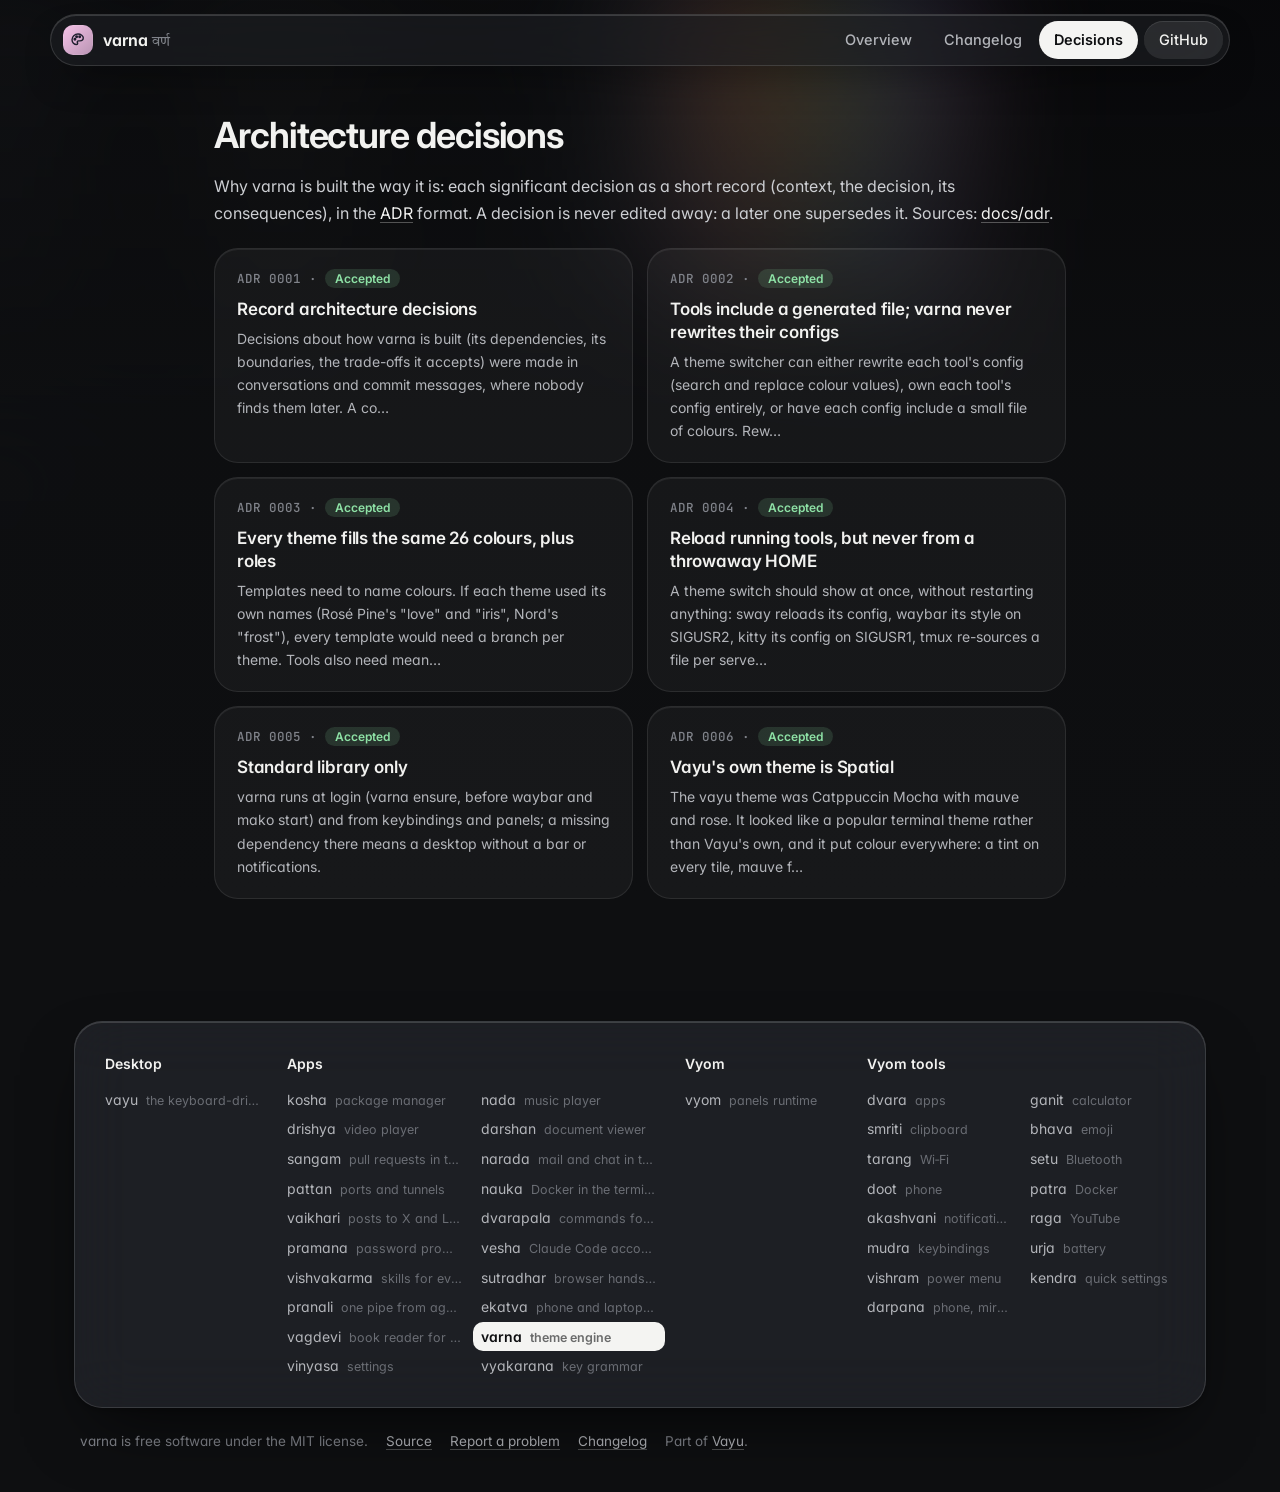
==== commit 4f323e50: "Website: pranali in the family list; build-site.py passes ruff Co-Authored-By: Claude Opus 5.5 <nore" ====
--- a/docs/adr/index.html
+++ b/docs/adr/index.html
@@ -24,7 +24,7 @@
 <div class="wrap solo"><article>
 <h2>Architecture decisions</h2><p>Why varna is built the way it is: each significant decision as a short record (context, the decision, its consequences), in the <a href="https://cognitect.com/blog/2011/11/15/documenting-architecture-decisions">ADR</a> format. A decision is never edited away: a later one supersedes it. Sources: <a href="https://github.com/Theyashsawarkar/varna/tree/main/docs/adr">docs/adr</a>.</p><div class="cards"><a class="card" href="0001-record-architecture-decisions.html"><div class="n">ADR 0001 · <span class="status accepted">Accepted</span></div><h3>Record architecture decisions</h3><p>Decisions about how varna is built (its dependencies, its boundaries, the trade-offs it accepts) were made in conversations and commit messages, where nobody finds them later. A co…</p></a><a class="card" href="0002-include-dont-rewrite.html"><div class="n">ADR 0002 · <span class="status accepted">Accepted</span></div><h3>Tools include a generated file; varna never rewrites their configs</h3><p>A theme switcher can either rewrite each tool&#x27;s config (search and replace colour values), own each tool&#x27;s config entirely, or have each config include a small file of colours. Rew…</p></a><a class="card" href="0003-one-palette-shape.html"><div class="n">ADR 0003 · <span class="status accepted">Accepted</span></div><h3>Every theme fills the same 26 colours, plus roles</h3><p>Templates need to name colours. If each theme used its own names (Rosé Pine&#x27;s &quot;love&quot; and &quot;iris&quot;, Nord&#x27;s &quot;frost&quot;), every template would need a branch per theme. Tools also need mean…</p></a><a class="card" href="0004-live-reload-never-from-a-test.html"><div class="n">ADR 0004 · <span class="status accepted">Accepted</span></div><h3>Reload running tools, but never from a throwaway HOME</h3><p>A theme switch should show at once, without restarting anything: sway reloads its config, waybar its style on SIGUSR2, kitty its config on SIGUSR1, tmux re-sources a file per serve…</p></a><a class="card" href="0005-stdlib-only.html"><div class="n">ADR 0005 · <span class="status accepted">Accepted</span></div><h3>Standard library only</h3><p>varna runs at login (varna ensure, before waybar and mako start) and from keybindings and panels; a missing dependency there means a desktop without a bar or notifications.</p></a><a class="card" href="0006-vayu-is-spatial.html"><div class="n">ADR 0006 · <span class="status accepted">Accepted</span></div><h3>Vayu&#x27;s own theme is Spatial</h3><p>The vayu theme was Catppuccin Mocha with mauve and rose. It looked like a popular terminal theme rather than Vayu&#x27;s own, and it put colour everywhere: a tint on every tile, mauve f…</p></a></div>
 </article></div>
-<footer><div class="in glass"><div class=""><h4>Desktop</h4><div class="list"><a href="https://vayu.theyashsawarkar.dev/" class="">vayu <span>the keyboard-driven Wayland desktop</span></a></div></div><div class="g2"><h4>Apps</h4><div class="list"><a href="https://kosha.theyashsawarkar.dev/" class="">kosha <span>package manager</span></a><a href="https://nada.theyashsawarkar.dev/" class="">nada <span>music player</span></a><a href="https://drishya.theyashsawarkar.dev/" class="">drishya <span>video player</span></a><a href="https://darshan.theyashsawarkar.dev/" class="">darshan <span>document viewer</span></a><a href="https://sangam.theyashsawarkar.dev/" class="">sangam <span>pull requests in the terminal</span></a><a href="https://narada.theyashsawarkar.dev/" class="">narada <span>mail and chat in the terminal</span></a><a href="https://pattan.theyashsawarkar.dev/" class="">pattan <span>ports and tunnels</span></a><a href="https://nauka.theyashsawarkar.dev/" class="">nauka <span>Docker in the terminal</span></a><a href="https://vaikhari.theyashsawarkar.dev/" class="">vaikhari <span>posts to X and LinkedIn</span></a><a href="https://dvarapala.theyashsawarkar.dev/" class="">dvarapala <span>commands for AI agents, approved</span></a><a href="https://pramana.theyashsawarkar.dev/" class="">pramana <span>password prompts</span></a><a href="https://vesha.theyashsawarkar.dev/" class="">vesha <span>Claude Code accounts</span></a><a href="https://vishvakarma.theyashsawarkar.dev/" class="">vishvakarma <span>skills for every AI agent</span></a><a href="https://sutradhar.theyashsawarkar.dev/" class="">sutradhar <span>browser hands for AI agents</span></a><a href="https://ekatva.theyashsawarkar.dev/" class="">ekatva <span>phone and laptop, linked</span></a><a href="https://vagdevi.theyashsawarkar.dev/" class="">vagdevi <span>book reader for Android</span></a><a href="https://varna.theyashsawarkar.dev/" class="me" aria-current="page">varna <span>theme engine</span></a><a href="https://vinyasa.theyashsawarkar.dev/" class="">vinyasa <span>settings</span></a><a href="https://vyakarana.theyashsawarkar.dev/" class="">vyakarana <span>key grammar</span></a></div></div><div class=""><h4>Vyom</h4><div class="list"><a href="https://vyom.theyashsawarkar.dev/" class="">vyom <span>panels runtime</span></a></div></div><div class="g2"><h4>Vyom tools</h4><div class="list"><a href="https://dvara.theyashsawarkar.dev/" class="">dvara <span>apps</span></a><a href="https://ganit.theyashsawarkar.dev/" class="">ganit <span>calculator</span></a><a href="https://smriti.theyashsawarkar.dev/" class="">smriti <span>clipboard</span></a><a href="https://bhava.theyashsawarkar.dev/" class="">bhava <span>emoji</span></a><a href="https://tarang.theyashsawarkar.dev/" class="">tarang <span>Wi‑Fi</span></a><a href="https://setu.theyashsawarkar.dev/" class="">setu <span>Bluetooth</span></a><a href="https://doot.theyashsawarkar.dev/" class="">doot <span>phone</span></a><a href="https://patra.theyashsawarkar.dev/" class="">patra <span>Docker</span></a><a href="https://akashvani.theyashsawarkar.dev/" class="">akashvani <span>notifications</span></a><a href="https://raga.theyashsawarkar.dev/" class="">raga <span>YouTube</span></a><a href="https://mudra.theyashsawarkar.dev/" class="">mudra <span>keybindings</span></a><a href="https://urja.theyashsawarkar.dev/" class="">urja <span>battery</span></a><a href="https://vishram.theyashsawarkar.dev/" class="">vishram <span>power menu</span></a><a href="https://kendra.theyashsawarkar.dev/" class="">kendra <span>quick settings</span></a><a href="https://darpana.theyashsawarkar.dev/" class="">darpana <span>phone, mirrored</span></a></div></div></div>
+<footer><div class="in glass"><div class=""><h4>Desktop</h4><div class="list"><a href="https://vayu.theyashsawarkar.dev/" class="">vayu <span>the keyboard-driven Wayland desktop</span></a></div></div><div class="g2"><h4>Apps</h4><div class="list"><a href="https://kosha.theyashsawarkar.dev/" class="">kosha <span>package manager</span></a><a href="https://nada.theyashsawarkar.dev/" class="">nada <span>music player</span></a><a href="https://drishya.theyashsawarkar.dev/" class="">drishya <span>video player</span></a><a href="https://darshan.theyashsawarkar.dev/" class="">darshan <span>document viewer</span></a><a href="https://sangam.theyashsawarkar.dev/" class="">sangam <span>pull requests in the terminal</span></a><a href="https://narada.theyashsawarkar.dev/" class="">narada <span>mail and chat in the terminal</span></a><a href="https://pattan.theyashsawarkar.dev/" class="">pattan <span>ports and tunnels</span></a><a href="https://nauka.theyashsawarkar.dev/" class="">nauka <span>Docker in the terminal</span></a><a href="https://vaikhari.theyashsawarkar.dev/" class="">vaikhari <span>posts to X and LinkedIn</span></a><a href="https://dvarapala.theyashsawarkar.dev/" class="">dvarapala <span>commands for AI agents, approved</span></a><a href="https://pramana.theyashsawarkar.dev/" class="">pramana <span>password prompts</span></a><a href="https://vesha.theyashsawarkar.dev/" class="">vesha <span>Claude Code accounts</span></a><a href="https://vishvakarma.theyashsawarkar.dev/" class="">vishvakarma <span>skills for every AI agent</span></a><a href="https://sutradhar.theyashsawarkar.dev/" class="">sutradhar <span>browser hands for AI agents</span></a><a href="https://pranali.theyashsawarkar.dev/" class="">pranali <span>one pipe from agents to tools</span></a><a href="https://ekatva.theyashsawarkar.dev/" class="">ekatva <span>phone and laptop, linked</span></a><a href="https://vagdevi.theyashsawarkar.dev/" class="">vagdevi <span>book reader for Android</span></a><a href="https://varna.theyashsawarkar.dev/" class="me" aria-current="page">varna <span>theme engine</span></a><a href="https://vinyasa.theyashsawarkar.dev/" class="">vinyasa <span>settings</span></a><a href="https://vyakarana.theyashsawarkar.dev/" class="">vyakarana <span>key grammar</span></a></div></div><div class=""><h4>Vyom</h4><div class="list"><a href="https://vyom.theyashsawarkar.dev/" class="">vyom <span>panels runtime</span></a></div></div><div class="g2"><h4>Vyom tools</h4><div class="list"><a href="https://dvara.theyashsawarkar.dev/" class="">dvara <span>apps</span></a><a href="https://ganit.theyashsawarkar.dev/" class="">ganit <span>calculator</span></a><a href="https://smriti.theyashsawarkar.dev/" class="">smriti <span>clipboard</span></a><a href="https://bhava.theyashsawarkar.dev/" class="">bhava <span>emoji</span></a><a href="https://tarang.theyashsawarkar.dev/" class="">tarang <span>Wi‑Fi</span></a><a href="https://setu.theyashsawarkar.dev/" class="">setu <span>Bluetooth</span></a><a href="https://doot.theyashsawarkar.dev/" class="">doot <span>phone</span></a><a href="https://patra.theyashsawarkar.dev/" class="">patra <span>Docker</span></a><a href="https://akashvani.theyashsawarkar.dev/" class="">akashvani <span>notifications</span></a><a href="https://raga.theyashsawarkar.dev/" class="">raga <span>YouTube</span></a><a href="https://mudra.theyashsawarkar.dev/" class="">mudra <span>keybindings</span></a><a href="https://urja.theyashsawarkar.dev/" class="">urja <span>battery</span></a><a href="https://vishram.theyashsawarkar.dev/" class="">vishram <span>power menu</span></a><a href="https://kendra.theyashsawarkar.dev/" class="">kendra <span>quick settings</span></a><a href="https://darpana.theyashsawarkar.dev/" class="">darpana <span>phone, mirrored</span></a></div></div></div>
 <div class="bottom"><span>varna is free software under the MIT license.</span><a href="https://github.com/Theyashsawarkar/varna">Source</a><a href="https://github.com/Theyashsawarkar/varna/issues">Report a problem</a><a href="../changelog.html">Changelog</a><span>Part of <a href="https://vayu.theyashsawarkar.dev/">Vayu</a>.</span></div></footer>
 <script>
 document.querySelectorAll('pre.code').forEach(p=>{const b=document.createElement('button');b.className='copy';b.type='button';b.textContent='Copy';
